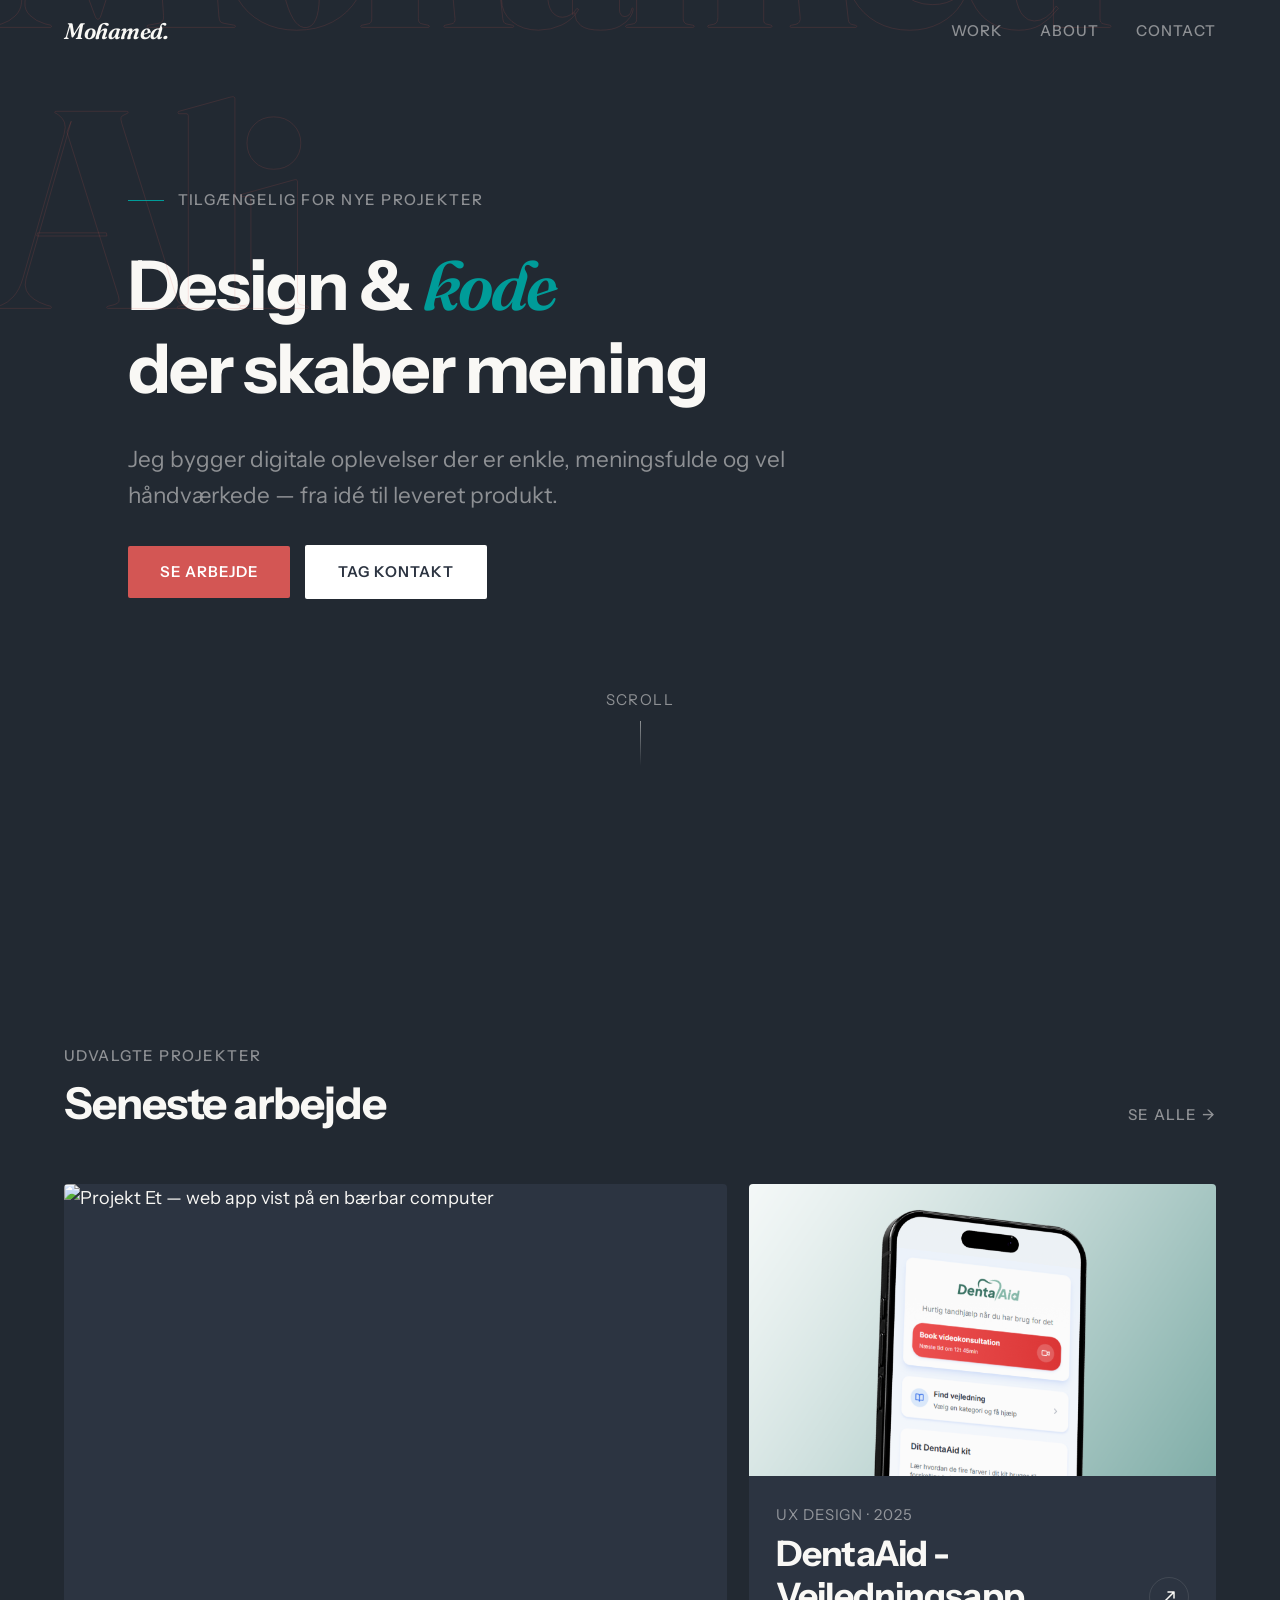
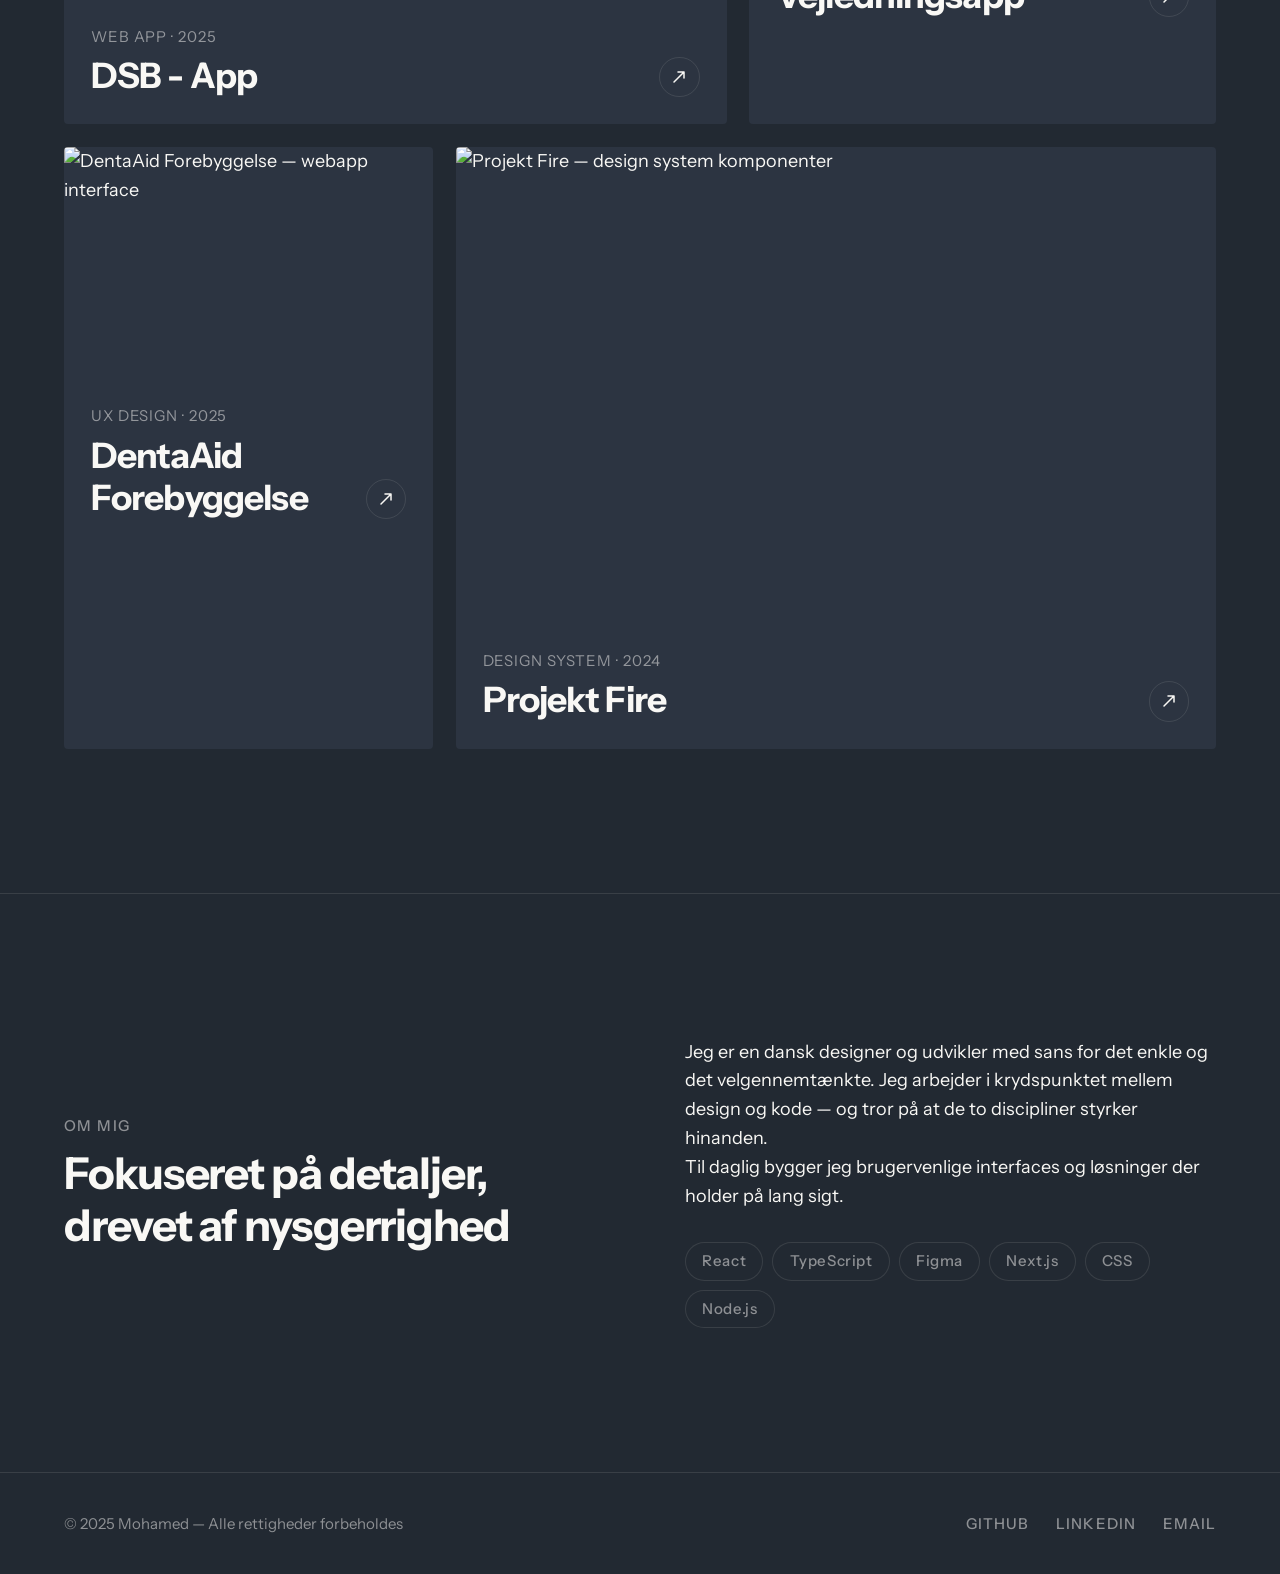
==== index.html @ f89a8708 "Initial commit" ====
<!DOCTYPE html>
<html lang="da" style="color-scheme: dark;">
<head>
  <meta charset="UTF-8" />
  <meta name="viewport" content="width=device-width, initial-scale=1.0" />
  <meta name="theme-color" content="#222932" />
  <title>Mohamed — Portfolio</title>

  <!-- Font preconnect & preload -->
  <link rel="preconnect" href="https://fonts.googleapis.com" />
  <link rel="preconnect" href="https://fonts.gstatic.com" crossorigin />
  <link rel="preload" as="style" href="https://fonts.googleapis.com/css2?family=Fraunces:ital,opsz,wght@0,9..144,300..900;1,9..144,300..900&family=Instrument+Sans:wght@400;500;600&display=swap" />
  <link rel="stylesheet" href="https://fonts.googleapis.com/css2?family=Fraunces:ital,opsz,wght@0,9..144,300..900;1,9..144,300..900&family=Instrument+Sans:wght@400;500;600&display=swap" />
  <link rel="stylesheet" href="assets/css/index.css" />
</head>
<body>

  <!-- Skip to main (web-design-guidelines: skip link + keyboard accessibility) -->
  <a href="#main" class="skip-link">Spring til indhold</a>

  <!-- Navigation -->
  <nav class="nav" aria-label="Primær navigation">
    <a href="index.html" class="nav-logo">Mohamed.</a>
    <ul class="nav-links" role="list">
      <li><a href="#work">Work</a></li>
      <li><a href="#about">About</a></li>
      <li><a href="mailto:hi@example.com">Contact</a></li>
    </ul>
  </nav>

  <main id="main">

    <!-- ==================
         HERO
    ================== -->
    <section class="hero" aria-labelledby="hero-heading">
      <div class="hero-inner container">

        <p class="hero-eyebrow reveal reveal-d1">
          Tilgængelig for nye projekter
        </p>

        <!-- h1 → --text-4xl (design system hero title) -->
        <h1 id="hero-heading" class="hero-title reveal reveal-d2">
          Design&nbsp;&amp;&nbsp;<em>kode</em><br>der skaber mening
        </h1>

        <!-- Intro → --text-md (design system) -->
        <p class="hero-desc reveal reveal-d3">
          Jeg bygger digitale oplevelser der er enkle, meningsfulde og vel håndværkede — fra idé til leveret produkt.
        </p>

        <div class="hero-actions reveal reveal-d4">
          <a href="#work" class="btn btn-primary">Se arbejde</a>
          <a href="mailto:hi@example.com" class="btn btn-ghost">Tag kontakt</a>
        </div>

      </div>

      <!-- Decorative -->
      <span class="hero-deco" aria-hidden="true">Mohamed Ali</span>

      <div class="scroll-hint" aria-hidden="true">
        <span>Scroll</span>
      </div>
    </section>

    <!-- ==================
         WORK
    ================== -->
    <section class="work container" id="work" aria-labelledby="work-heading">
      <div class="work-header">
        <div>
          <p class="section-label reveal reveal-d1">Udvalgte projekter</p>
          <h2 id="work-heading" class="reveal reveal-d2">Seneste arbejde</h2>
        </div>
        <a href="/work" class="view-all reveal reveal-d3" aria-label="Se alle projekter">
          Se alle &rarr;
        </a>
      </div>

      <div class="projects-grid">

        <!-- Project 1 -->
        <a href="projekt.html?slug=dsb-redesign" class="project-card reveal reveal-d2">
          <div class="card-image">
            <img
              src="https://images.unsplash.com/photo-1467232004584-a241de8bcf5d?w=900&q=80"
              alt="Projekt Et — web app vist på en bærbar computer"
              width="900" height="563"
              fetchpriority="high"
            />
          </div>
          <div class="card-body">
            <div>
              <p class="card-meta">Web&nbsp;App &middot; 2025</p>
              <h3>DSB - App</h3>
            </div>
            <span class="card-arrow" aria-hidden="true">
              <svg width="14" height="14" viewBox="0 0 14 14" fill="none" stroke="currentColor" stroke-width="1.5" stroke-linecap="round" stroke-linejoin="round" aria-hidden="true">
                <path d="M2 12L12 2M12 2H6M12 2v6"/>
              </svg>
            </span>
          </div>
        </a>

        <!-- Project 2 -->
        <a href="projekt.html?slug=dentaaid-akutkit" class="project-card reveal reveal-d3">
          <div class="card-image">
            <img
              src="assets/images/Dentaaid-preview.png"
              alt="DentaAid — akutkit vejledningsapp"
              width="900" height="563"
              loading="lazy"
            />
          </div>
          <div class="card-body">
            <div>
              <p class="card-meta">UX&nbsp;Design &middot; 2025</p>
              <h3>DentaAid - Vejledningsapp</h3>
            </div>
            <span class="card-arrow" aria-hidden="true">
              <svg width="14" height="14" viewBox="0 0 14 14" fill="none" stroke="currentColor" stroke-width="1.5" stroke-linecap="round" stroke-linejoin="round" aria-hidden="true">
                <path d="M2 12L12 2M12 2H6M12 2v6"/>
              </svg>
            </span>
          </div>
        </a>

        <!-- Project 3 -->
        <a href="projekt.html?slug=dentaaid-forebyggelse" class="project-card reveal reveal-d4">
          <div class="card-image">
            <img
              src="https://images.unsplash.com/photo-1512941937669-90a1b58e7e9c?w=900&q=80"
              alt="DentaAid Forebyggelse — webapp interface"
              width="900" height="563"
              loading="lazy"
            />
          </div>
          <div class="card-body">
            <div>
              <p class="card-meta">UX&nbsp;Design &middot; 2025</p>
              <h3>DentaAid Forebyggelse</h3>
            </div>
            <span class="card-arrow" aria-hidden="true">
              <svg width="14" height="14" viewBox="0 0 14 14" fill="none" stroke="currentColor" stroke-width="1.5" stroke-linecap="round" stroke-linejoin="round" aria-hidden="true">
                <path d="M2 12L12 2M12 2H6M12 2v6"/>
              </svg>
            </span>
          </div>
        </a>

        <!-- Project 4 -->
        <a href="projekt.html?slug=projekt-fire" class="project-card reveal reveal-d5">
          <div class="card-image">
            <img
              src="https://images.unsplash.com/photo-1561070791-2526d30994b5?w=900&q=80"
              alt="Projekt Fire — design system komponenter"
              width="900" height="563"
              loading="lazy"
            />
          </div>
          <div class="card-body">
            <div>
              <p class="card-meta">Design&nbsp;System &middot; 2024</p>
              <h3>Projekt Fire</h3>
            </div>
            <span class="card-arrow" aria-hidden="true">
              <svg width="14" height="14" viewBox="0 0 14 14" fill="none" stroke="currentColor" stroke-width="1.5" stroke-linecap="round" stroke-linejoin="round" aria-hidden="true">
                <path d="M2 12L12 2M12 2H6M12 2v6"/>
              </svg>
            </span>
          </div>
        </a>

      </div>
    </section>

    <!-- ==================
         ABOUT
    ================== -->
    <section class="about" id="about" aria-labelledby="about-heading">
      <div class="about-inner">
        <div class="reveal reveal-d1">
          <p class="section-label">Om mig</p>
          <h2 id="about-heading">Fokuseret på detaljer, drevet af nysgerrighed</h2>
        </div>
        <div class="reveal reveal-d2">
          <p>
            Jeg er en dansk designer og udvikler med sans for det enkle og det velgennemtænkte. Jeg arbejder i krydspunktet mellem design og kode &mdash; og tror på at de to discipliner styrker hinanden.
          </p>
          <p>
            Til daglig bygger jeg brugervenlige interfaces og løsninger der holder på lang sigt.
          </p>
          <ul class="skills-list" aria-label="Kompetencer">
            <li class="skill-tag">React</li>
            <li class="skill-tag">TypeScript</li>
            <li class="skill-tag">Figma</li>
            <li class="skill-tag">Next.js</li>
            <li class="skill-tag">CSS</li>
            <li class="skill-tag">Node.js</li>
          </ul>
        </div>
      </div>
    </section>

  </main>

  <!-- Footer — metadata uses --text-xs (design system) -->
  <footer>
    <p class="footer-copy">&copy; 2025 Mohamed &mdash; Alle rettigheder forbeholdes</p>
    <ul class="footer-links" role="list">
      <li>
        <a href="https://github.com/" aria-label="Mohamed på GitHub">GitHub</a>
      </li>
      <li>
        <a href="https://linkedin.com/" aria-label="Mohamed på LinkedIn">LinkedIn</a>
      </li>
      <li>
        <a href="mailto:hi@example.com">Email</a>
      </li>
    </ul>
  </footer>

  <script>
    // Nav scroll behaviour
    const nav = document.querySelector('.nav');
    window.addEventListener('scroll', () => {
      nav.classList.toggle('nav--scrolled', window.scrollY > 40);
    }, { passive: true });

    // Staggered reveal via IntersectionObserver
    // Animations only run if prefers-reduced-motion: no-preference (handled in CSS)
    const reveals = document.querySelectorAll('.reveal');
    const observer = new IntersectionObserver(
      (entries) => {
        entries.forEach(entry => {
          if (entry.isIntersecting) {
            entry.target.classList.add('is-visible');
            observer.unobserve(entry.target);
          }
        });
      },
      { threshold: 0.08 }
    );
    reveals.forEach(el => observer.observe(el));
  </script>

</body>
</html>
---- assets/css/index.css ----
/* ==================
   DESIGN TOKENS
================== */
:root {
  /* Typography scale */
  --text-xs:  0.833rem;
  --text-sm:  1rem;
  --text-md:  1.25rem;
  --text-lg:  1.563rem;
  --text-xl:  1.953rem;
  --text-2xl: 2.441rem;
  --text-3xl: 3.052rem;
  --text-4xl: 3.815rem;

  /* Palette — Two Accent (Dark) */
  --bg:           #222932;
  --surface:      #2c3441;
  --text:         #f9f8f5;
  --text-muted:   rgba(249, 248, 245, 0.5);
  --accent:       #009c99;
  --accent-2:     #d35654;
  --border:       rgba(249, 248, 245, 0.1);

  /* Layout */
  --max-width: 72rem;
  --pad: clamp(1.5rem, 5vw, 4rem);
}

/* ==================
   GLOBAL
================== */
html {
  font-size: clamp(14px, 12px + 0.5vw, 18px);
  scroll-behavior: smooth;
}

*, *::before, *::after {
  box-sizing: border-box;
  margin: 0;
  padding: 0;
}

body {
  background: var(--bg);
  color: var(--text);
  font-family: 'Instrument Sans', sans-serif;
  font-size: var(--text-sm);
  line-height: 1.6;
  -webkit-tap-highlight-color: transparent;
  touch-action: manipulation;
}

h1 { font-size: var(--text-3xl); }
h2 { font-size: var(--text-2xl); }
h3 { font-size: var(--text-xl); }
h4 { font-size: var(--text-lg); }

h1, h2, h3, h4 {
  line-height: 1.2;
  letter-spacing: -0.025em;
  text-wrap: balance;
}

p { line-height: 1.6; }

/* Scroll margin for anchor targets */
#main, #work, #about {
  scroll-margin-top: 5rem;
}

/* ==================
   SKIP LINK
================== */
.skip-link {
  position: absolute;
  top: -100%;
  left: 1rem;
  z-index: 9999;
  padding: 0.5rem 1rem;
  background: var(--text);
  color: var(--bg);
  font-size: var(--text-xs);
  border-radius: 0 0 4px 4px;
  text-decoration: none;
  transition: top 0.2s ease;
}
.skip-link:focus { top: 0; }

/* ==================
   ANIMATIONS
================== */
@media (prefers-reduced-motion: no-preference) {
  .reveal {
    opacity: 0;
    transform: translateY(1.25rem);
    transition: opacity 0.65s ease, transform 0.65s ease;
  }
  .reveal.is-visible {
    opacity: 1;
    transform: translateY(0);
  }
  .reveal-d1 { transition-delay: 0.08s; }
  .reveal-d2 { transition-delay: 0.18s; }
  .reveal-d3 { transition-delay: 0.28s; }
  .reveal-d4 { transition-delay: 0.38s; }
  .reveal-d5 { transition-delay: 0.48s; }
}

/* ==================
   NAVIGATION
================== */
.nav {
  position: fixed;
  inset: 0 0 auto;
  z-index: 100;
  display: flex;
  justify-content: space-between;
  align-items: center;
  padding: 0.7rem var(--pad);
  transition: background 0.25s ease, box-shadow 0.25s ease, color 0.25s ease;
}
.nav--scrolled {
  background: #fff;
  box-shadow: 0 1px 0 rgba(0, 0, 0, 0.08);
}
.nav--scrolled .nav-logo,
.nav--scrolled .nav-links a {
  color: #222932;
}
.nav--scrolled .nav-links a:hover { color: #000; }

.nav-logo {
  font-family: 'Fraunces', serif;
  font-size: var(--text-md);
  font-weight: 600;
  font-style: italic;
  color: var(--text);
  text-decoration: none;
  letter-spacing: -0.02em;
}
.nav-logo:focus-visible {
  outline: 2px solid var(--accent);
  outline-offset: 4px;
  border-radius: 2px;
}

.nav-links {
  display: flex;
  gap: 2rem;
  list-style: none;
}
.nav-links a {
  font-size: var(--text-xs);
  font-weight: 500;
  letter-spacing: 0.08em;
  text-transform: uppercase;
  color: var(--text-muted);
  text-decoration: none;
  transition: color 0.2s ease;
}
.nav-links a:hover { color: var(--text); }
.nav-links a:focus-visible {
  outline: 2px solid var(--accent);
  outline-offset: 4px;
  border-radius: 2px;
}

/* ==================
   LAYOUT HELPER
================== */
.container {
  max-width: var(--max-width);
  margin: 0 auto;
  padding: 0 var(--pad);
}

/* ==================
   HERO
================== */
.hero {
  min-height: 100svh;
  display: grid;
  place-items: center;
  padding: 8rem var(--pad) 5rem;
  position: relative;
  overflow: hidden;
}

.hero-inner {
  max-width: var(--max-width);
  width: 100%;
  display: grid;
  gap: 1.75rem;
}

.hero-eyebrow {
  display: flex;
  align-items: center;
  gap: 0.75rem;
  font-size: var(--text-xs);
  font-weight: 500;
  letter-spacing: 0.1em;
  text-transform: uppercase;
  color: var(--text-muted);
}
.hero-eyebrow::before {
  content: '';
  display: block;
  width: 2rem;
  height: 1px;
  background: var(--accent);
  flex-shrink: 0;
}

.hero-title {
  font-size: var(--text-4xl);
  font-weight: 700;
  max-width: 14ch;
}
.hero-title em {
  font-family: 'Fraunces', serif;
  font-style: italic;
  font-weight: 600;
  color: var(--accent);
}

.hero-desc {
  font-size: var(--text-md);
  color: var(--text-muted);
  max-width: 48ch;
}

.hero-actions {
  display: flex;
  flex-wrap: wrap;
  gap: 0.875rem;
  align-items: center;
}

.hero-deco {
  position: absolute;
  right: var(--pad);
  bottom: 30%;
  transform: translateY(-50%);
  font-family: 'Fraunces', serif;
  font-size: clamp(7rem, 22vw, 18rem);
  font-weight: 800;
  line-height: 1;
  letter-spacing: -0.05em;
  color: transparent;
  -webkit-text-stroke: 1px rgba(211, 86, 84, 0.15);
  user-select: none;
  pointer-events: none;
}

/* Scroll line indicator */
.scroll-hint {
  display: flex;
  flex-direction: column;
  align-items: center;
  gap: 0.5rem;
  font-size: var(--text-xs);
  letter-spacing: 0.1em;
  text-transform: uppercase;
  color: var(--text-muted);
}
.scroll-hint::after {
  content: '';
  width: 1px;
  height: 2.5rem;
  background: linear-gradient(to bottom, var(--text-muted), transparent);
}
@media (prefers-reduced-motion: no-preference) {
  .scroll-hint::after {
    animation: scrollPulse 1.8s ease-in-out infinite;
  }
}
@keyframes scrollPulse {
  0%, 100% { opacity: 0.25; transform: scaleY(0.7); }
  50%       { opacity: 1;    transform: scaleY(1); }
}

/* ==================
   BUTTONS
================== */
.btn {
  display: inline-flex;
  align-items: center;
  gap: 0.5rem;
  padding: 0.8rem 1.75rem;
  font-size: var(--text-xs);
  font-weight: 600;
  letter-spacing: 0.07em;
  text-transform: uppercase;
  text-decoration: none;
  border: none;
  border-radius: 2px;
  cursor: pointer;
  transition: background-color 0.2s ease, color 0.2s ease, transform 0.15s ease;
}
.btn:focus-visible {
  outline: 2px solid var(--accent);
  outline-offset: 4px;
}
.btn:active { transform: translateY(1px); }

.btn-primary {
  background: var(--accent-2);
  color: white;
}
.btn-primary:hover { background: #b84644; }

.btn-ghost {
  background: white;
  color: var(--surface);
  border: 1px solid var(--border);
}
.btn-ghost:hover {
  border-color: rgba(249, 248, 245, 0.4);
  background: rgba(255, 255, 255, 0.884);
}

/* ==================
   SECTION SHARED
================== */
.section-label {
  font-size: var(--text-xs);
  font-weight: 500;
  letter-spacing: 0.1em;
  text-transform: uppercase;
  color: var(--text-muted);
  margin-bottom: 0.5rem;
}

/* ==================
   WORK SECTION
================== */
.work {
  padding: 8rem var(--pad);
}

.work-header {
  display: flex;
  align-items: flex-end;
  justify-content: space-between;
  margin-bottom: 3rem;
  gap: 1rem;
}

.view-all {
  font-size: var(--text-xs);
  font-weight: 500;
  letter-spacing: 0.08em;
  text-transform: uppercase;
  color: var(--text-muted);
  text-decoration: none;
  white-space: nowrap;
  transition: color 0.2s ease;
  padding-bottom: 0.1rem;
  border-bottom: 1px solid transparent;
}
.view-all:hover {
  color: var(--accent);
  border-bottom-color: var(--accent);
}
.view-all:focus-visible {
  outline: 2px solid var(--accent);
  outline-offset: 4px;
  border-radius: 2px;
}

/* Asymmetric 12-column project grid */
.projects-grid {
  display: grid;
  grid-template-columns: repeat(12, 1fr);
  gap: 1.25rem;
}

.project-card { grid-column: span 6; }
.project-card:nth-child(1) { grid-column: span 7; }
.project-card:nth-child(2) { grid-column: span 5; }
.project-card:nth-child(3) { grid-column: span 4; }
.project-card:nth-child(4) { grid-column: span 8; }

.project-card {
  display: block;
  text-decoration: none;
  color: inherit;
  background: var(--surface);
  border-radius: 4px;
  overflow: hidden;
  transition: box-shadow 0.3s ease;
}
.project-card:hover {
  box-shadow: 0 8px 32px rgba(26, 23, 20, 0.1);
}
.project-card:focus-visible {
  outline: 2px solid var(--accent);
  outline-offset: 4px;
}

.card-image {
  aspect-ratio: 16 / 10;
  overflow: hidden;
}
.card-image img {
  width: 100%;
  height: 100%;
  object-fit: cover;
  display: block;
  transition: transform 0.5s ease;
}
.project-card:hover .card-image img {
  transform: scale(1.04);
}

.card-body {
  padding: 1.5rem;
  display: flex;
  justify-content: space-between;
  align-items: flex-end;
  gap: 1rem;
}

.card-body h3 { font-size: var(--text-xl); }

.card-meta {
  font-size: var(--text-xs);
  letter-spacing: 0.06em;
  text-transform: uppercase;
  color: var(--text-muted);
  margin-bottom: 0.35rem;
}

.card-arrow {
  flex-shrink: 0;
  width: 2.25rem;
  height: 2.25rem;
  border-radius: 50%;
  border: 1px solid var(--border);
  display: flex;
  align-items: center;
  justify-content: center;
  transition: background-color 0.2s ease, border-color 0.2s ease, transform 0.2s ease;
}
.project-card:hover .card-arrow {
  background: var(--accent-2);
  border-color: var(--accent-2);
  color: white;
  transform: translate(2px, -2px);
}

/* ==================
   ABOUT
================== */
.about {
  padding: 8rem var(--pad);
  border-top: 1px solid var(--border);
}

.about-inner {
  max-width: var(--max-width);
  margin: 0 auto;
  display: grid;
  grid-template-columns: 1fr 1fr;
  gap: 5rem;
  align-items: center;
}

.about-right p {
  font-size: var(--text-md);
  color: var(--text-muted);
  max-width: 50ch;
}
.about-right p + p { margin-top: 1rem; }

.skills-list {
  display: flex;
  flex-wrap: wrap;
  gap: 0.5rem;
  margin-top: 1.75rem;
  list-style: none;
}
.skill-tag {
  font-size: var(--text-xs);
  font-weight: 500;
  letter-spacing: 0.04em;
  padding: 0.35rem 0.9rem;
  background: var(--bg);
  border: 1px solid var(--border);
  border-radius: 100px;
  color: var(--text-muted);
}

/* ==================
   FOOTER
================== */
footer {
  padding: 2rem var(--pad);
  border-top: 1px solid var(--border);
  display: flex;
  justify-content: space-between;
  align-items: center;
  flex-wrap: wrap;
  gap: 1rem;
  max-width: var(--max-width);
  margin: 0 auto;
}

.footer-copy {
  font-size: var(--text-xs);
  color: var(--text-muted);
}

.footer-links {
  display: flex;
  gap: 1.5rem;
  list-style: none;
}
.footer-links a {
  font-size: var(--text-xs);
  font-weight: 500;
  letter-spacing: 0.07em;
  text-transform: uppercase;
  color: var(--text-muted);
  text-decoration: none;
  transition: color 0.2s ease;
}
.footer-links a:hover { color: var(--text); }
.footer-links a:focus-visible {
  outline: 2px solid var(--accent);
  outline-offset: 4px;
  border-radius: 2px;
}

/* ==================
   RESPONSIVE
================== */
@media (max-width: 900px) {
  .projects-grid { grid-template-columns: 1fr; }
  .project-card:nth-child(n) { grid-column: span 1; }

  .about-inner {
    grid-template-columns: 1fr;
    gap: 2.5rem;
  }
  .hero-deco { display: none; }
}

@media (max-width: 600px) {
  .nav-links { display: none; }
  .work-header { flex-direction: column; align-items: flex-start; }
}
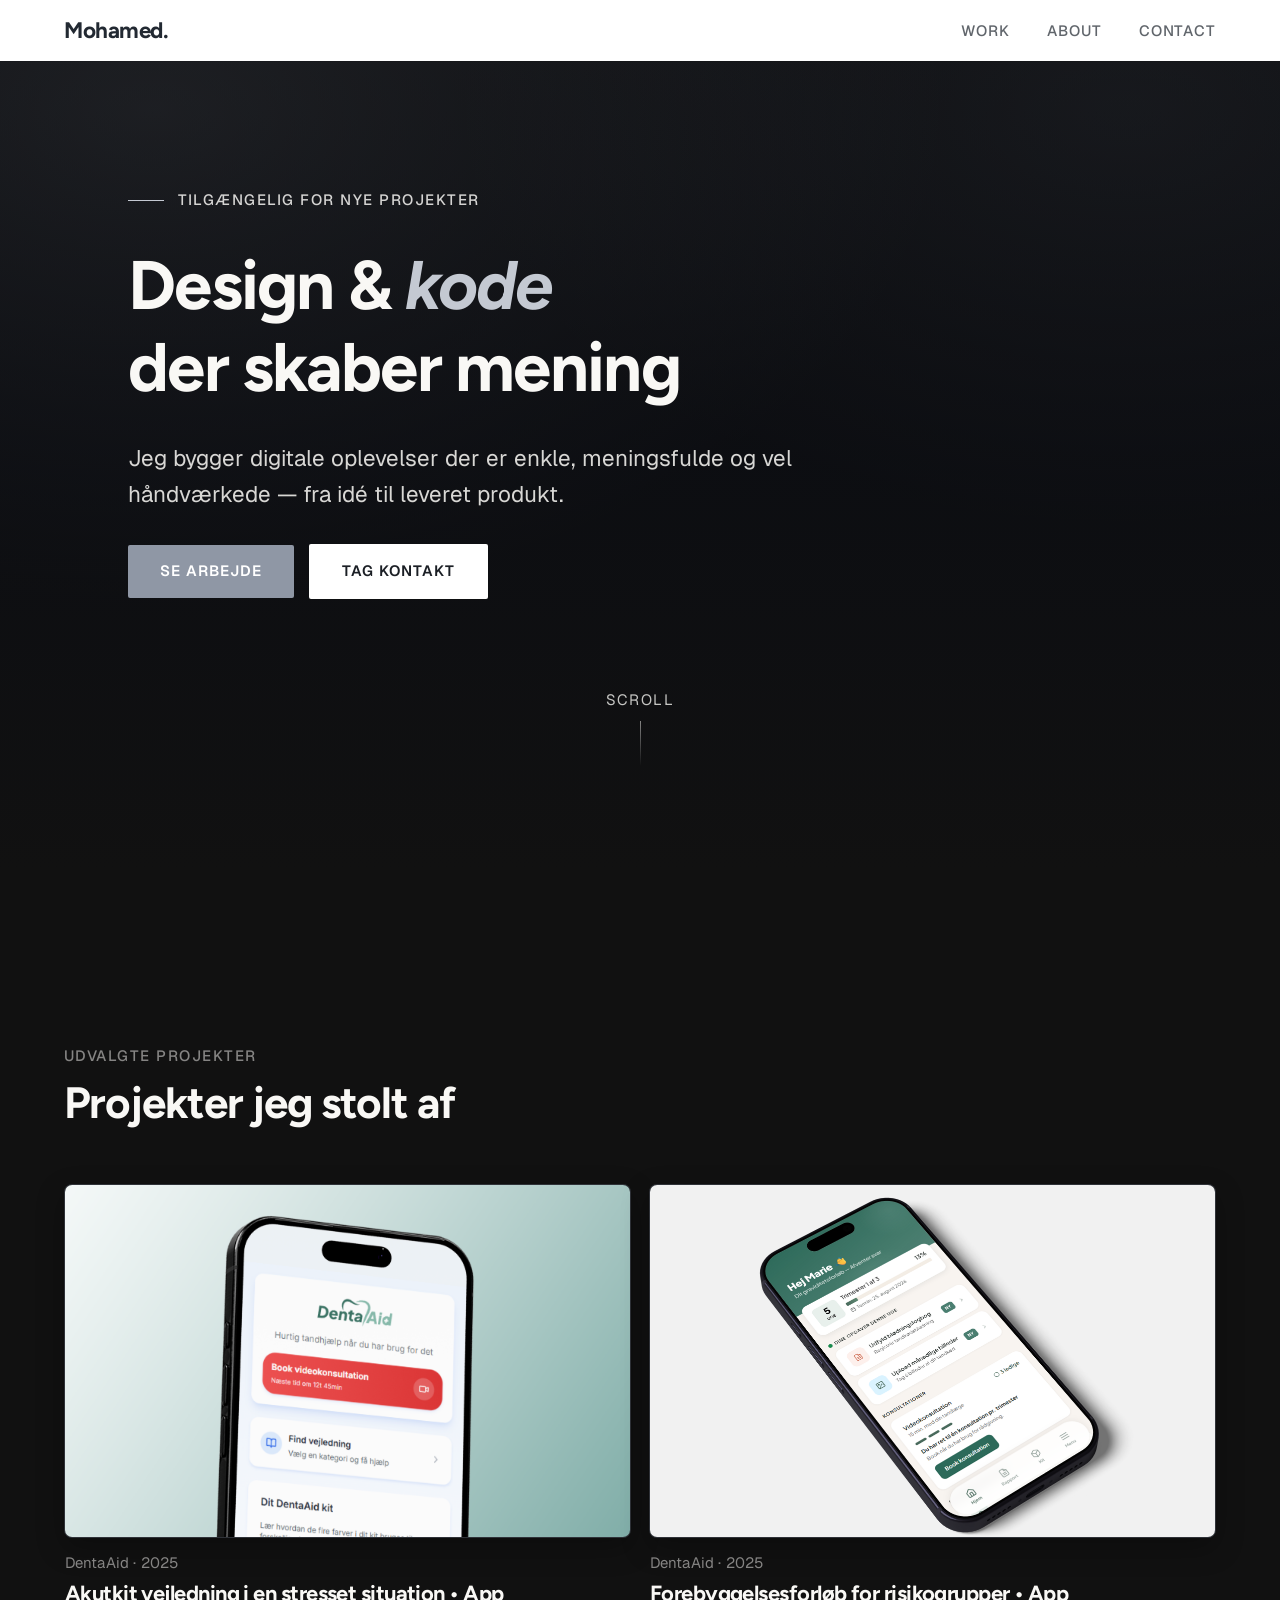
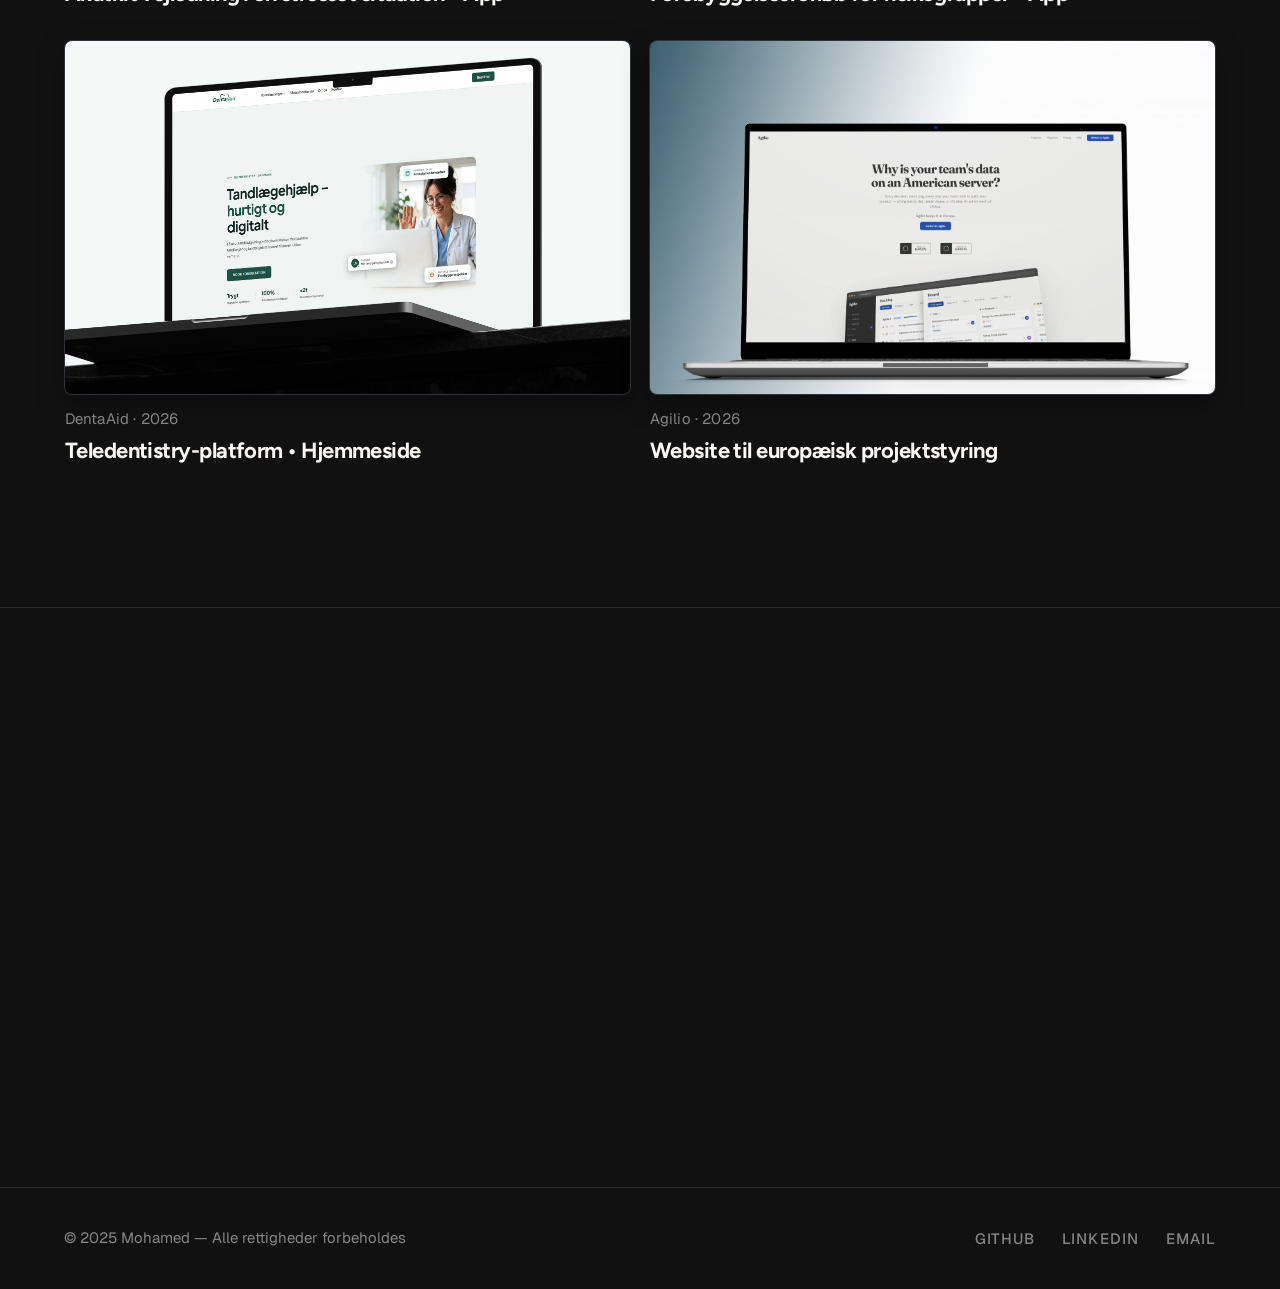
==== commit 1dc183c8: "Update project pages, nav, and media assets" ====
--- a/index.html
+++ b/index.html
@@ -9,8 +9,8 @@
   <!-- Font preconnect & preload -->
   <link rel="preconnect" href="https://fonts.googleapis.com" />
   <link rel="preconnect" href="https://fonts.gstatic.com" crossorigin />
-  <link rel="preload" as="style" href="https://fonts.googleapis.com/css2?family=Fraunces:ital,opsz,wght@0,9..144,300..900;1,9..144,300..900&family=Instrument+Sans:wght@400;500;600&display=swap" />
-  <link rel="stylesheet" href="https://fonts.googleapis.com/css2?family=Fraunces:ital,opsz,wght@0,9..144,300..900;1,9..144,300..900&family=Instrument+Sans:wght@400;500;600&display=swap" />
+  <link rel="preload" as="style" href="https://fonts.googleapis.com/css2?family=Figtree:ital,wght@0,400;0,500;0,600;0,700;1,400;1,600;1,700&family=Geist:wght@400;500;600&display=swap" />
+  <link rel="stylesheet" href="https://fonts.googleapis.com/css2?family=Figtree:ital,wght@0,400;0,500;0,600;0,700;1,400;1,600;1,700&family=Geist:wght@400;500;600&display=swap" />
   <link rel="stylesheet" href="assets/css/index.css" />
 </head>
 <body>
@@ -24,7 +24,7 @@
     <ul class="nav-links" role="list">
       <li><a href="#work">Work</a></li>
       <li><a href="#about">About</a></li>
-      <li><a href="mailto:hi@example.com">Contact</a></li>
+      <li><a href="kontakt.html">Contact</a></li>
     </ul>
   </nav>
 
@@ -34,8 +34,13 @@
          HERO
     ================== -->
     <section class="hero" aria-labelledby="hero-heading">
+      <div class="hero-media" aria-hidden="true">
+        <video class="hero-video" autoplay muted loop playsinline preload="metadata">
+          <source src="assets/images/colorflow-animation.mp4" type="video/mp4" />
+        </video>
+      </div>
+      <div class="hero-scrim" aria-hidden="true"></div>
       <div class="hero-inner container">
-
         <p class="hero-eyebrow reveal reveal-d1">
           Tilgængelig for nye projekter
         </p>
@@ -54,16 +59,36 @@
           <a href="#work" class="btn btn-primary">Se arbejde</a>
           <a href="mailto:hi@example.com" class="btn btn-ghost">Tag kontakt</a>
         </div>
-
-      </div>
-
-      <!-- Decorative -->
-      <span class="hero-deco" aria-hidden="true">Mohamed Ali</span>
+      </div>
 
       <div class="scroll-hint" aria-hidden="true">
         <span>Scroll</span>
       </div>
     </section>
+
+    <!-- ==================
+         SCROLL VIDEO
+    ================== -->
+    <!-- <section class="scroll-video" aria-labelledby="scroll-video-heading">
+      <div class="scroll-video-sticky container">
+        <div>
+          <video
+            id="js-scroll-video"
+            class="scroll-video-media"
+            playsinline
+            muted
+            preload="auto"
+            aria-label="Scroll-styret video demo"
+          >
+            <source src="assets/images/Scene.01_1.mp4" type="video/mp4" />
+          </video>
+        </div>
+        <div class="scroll-video-copy">
+          <p class="section-label">Scroll Demo</p>
+          <h2 id="scroll-video-heading">Scroll for at afspille videoen</h2>
+        </div>
+      </div>
+    </section> -->
 
     <!-- ==================
          WORK
@@ -72,58 +97,41 @@
       <div class="work-header">
         <div>
           <p class="section-label reveal reveal-d1">Udvalgte projekter</p>
-          <h2 id="work-heading" class="reveal reveal-d2">Seneste arbejde</h2>
-        </div>
-        <a href="/work" class="view-all reveal reveal-d3" aria-label="Se alle projekter">
-          Se alle &rarr;
-        </a>
+          <h2 id="work-heading" class="reveal reveal-d2">Projekter jeg stolt af</h2>
+        </div>
       </div>
 
       <div class="projects-grid">
 
         <!-- Project 1 -->
-        <a href="projekt.html?slug=dsb-redesign" class="project-card reveal reveal-d2">
-          <div class="card-image">
-            <img
-              src="https://images.unsplash.com/photo-1467232004584-a241de8bcf5d?w=900&q=80"
-              alt="Projekt Et — web app vist på en bærbar computer"
+        <!-- <a href="projekt.html?slug=dsb-redesign" class="project-card reveal reveal-d2">
+          <div class="card-image">
+            <img
+              src="assets/images/DSB-cover.png"
+              alt="DSB app redesign"
               width="900" height="563"
               fetchpriority="high"
             />
           </div>
-          <div class="card-body">
-            <div>
-              <p class="card-meta">Web&nbsp;App &middot; 2025</p>
-              <h3>DSB - App</h3>
-            </div>
-            <span class="card-arrow" aria-hidden="true">
-              <svg width="14" height="14" viewBox="0 0 14 14" fill="none" stroke="currentColor" stroke-width="1.5" stroke-linecap="round" stroke-linejoin="round" aria-hidden="true">
-                <path d="M2 12L12 2M12 2H6M12 2v6"/>
-              </svg>
-            </span>
-          </div>
-        </a>
+          <div class="card-copy">
+            <p class="card-meta">DSB &middot; 2025</p>
+            <h3>Rejseapp redesign med fokus på overblik</h3>
+          </div>
+        </a> -->
 
         <!-- Project 2 -->
         <a href="projekt.html?slug=dentaaid-akutkit" class="project-card reveal reveal-d3">
           <div class="card-image">
             <img
               src="assets/images/Dentaaid-preview.png"
-              alt="DentaAid — akutkit vejledningsapp"
+              alt="DentaAid akutkit vejledningsapp"
               width="900" height="563"
               loading="lazy"
             />
           </div>
-          <div class="card-body">
-            <div>
-              <p class="card-meta">UX&nbsp;Design &middot; 2025</p>
-              <h3>DentaAid - Vejledningsapp</h3>
-            </div>
-            <span class="card-arrow" aria-hidden="true">
-              <svg width="14" height="14" viewBox="0 0 14 14" fill="none" stroke="currentColor" stroke-width="1.5" stroke-linecap="round" stroke-linejoin="round" aria-hidden="true">
-                <path d="M2 12L12 2M12 2H6M12 2v6"/>
-              </svg>
-            </span>
+          <div class="card-copy">
+            <p class="card-meta">DentaAid &middot; 2025</p>
+            <h3>Akutkit vejledning i en stresset situation • App</h3>
           </div>
         </a>
 
@@ -131,45 +139,47 @@
         <a href="projekt.html?slug=dentaaid-forebyggelse" class="project-card reveal reveal-d4">
           <div class="card-image">
             <img
-              src="https://images.unsplash.com/photo-1512941937669-90a1b58e7e9c?w=900&q=80"
-              alt="DentaAid Forebyggelse — webapp interface"
+              src="assets/images/Forebyggelse-cover.png"
+              alt="DentaAid Forebyggelse webapp"
               width="900" height="563"
               loading="lazy"
             />
           </div>
-          <div class="card-body">
-            <div>
-              <p class="card-meta">UX&nbsp;Design &middot; 2025</p>
-              <h3>DentaAid Forebyggelse</h3>
-            </div>
-            <span class="card-arrow" aria-hidden="true">
-              <svg width="14" height="14" viewBox="0 0 14 14" fill="none" stroke="currentColor" stroke-width="1.5" stroke-linecap="round" stroke-linejoin="round" aria-hidden="true">
-                <path d="M2 12L12 2M12 2H6M12 2v6"/>
-              </svg>
-            </span>
+          <div class="card-copy">
+            <p class="card-meta">DentaAid &middot; 2025</p>
+            <h3>Forebyggelsesforløb for risikogrupper • App</h3>
           </div>
         </a>
 
         <!-- Project 4 -->
-        <a href="projekt.html?slug=projekt-fire" class="project-card reveal reveal-d5">
-          <div class="card-image">
-            <img
-              src="https://images.unsplash.com/photo-1561070791-2526d30994b5?w=900&q=80"
-              alt="Projekt Fire — design system komponenter"
+        <a href="projekt.html?slug=dentaaid-hjemmeside" class="project-card reveal reveal-d5">
+          <div class="card-image">
+            <img
+              src="assets/images/Dentaaid-hjemmeside-cover.png"
+              alt="DentaAid hjemmeside præsentation"
               width="900" height="563"
               loading="lazy"
             />
           </div>
-          <div class="card-body">
-            <div>
-              <p class="card-meta">Design&nbsp;System &middot; 2024</p>
-              <h3>Projekt Fire</h3>
-            </div>
-            <span class="card-arrow" aria-hidden="true">
-              <svg width="14" height="14" viewBox="0 0 14 14" fill="none" stroke="currentColor" stroke-width="1.5" stroke-linecap="round" stroke-linejoin="round" aria-hidden="true">
-                <path d="M2 12L12 2M12 2H6M12 2v6"/>
-              </svg>
-            </span>
+          <div class="card-copy">
+            <p class="card-meta">DentaAid &middot; 2026</p>
+            <h3>Teledentistry-platform • Hjemmeside</h3>
+          </div>
+        </a>
+
+        <!-- Project 5 -->
+        <a href="projekt.html?slug=agilio" class="project-card reveal reveal-d5">
+          <div class="card-image">
+            <img
+              src="assets/images/Agilio-Cover.png"
+              alt="Agilio hjemmeside til europæisk projektstyring"
+              width="900" height="563"
+              loading="lazy"
+            />
+          </div>
+          <div class="card-copy">
+            <p class="card-meta">Agilio &middot; 2026</p>
+            <h3>Website til europæisk projektstyring</h3>
           </div>
         </a>
 
@@ -223,12 +233,6 @@
   </footer>
 
   <script>
-    // Nav scroll behaviour
-    const nav = document.querySelector('.nav');
-    window.addEventListener('scroll', () => {
-      nav.classList.toggle('nav--scrolled', window.scrollY > 40);
-    }, { passive: true });
-
     // Staggered reveal via IntersectionObserver
     // Animations only run if prefers-reduced-motion: no-preference (handled in CSS)
     const reveals = document.querySelectorAll('.reveal');
@@ -244,6 +248,80 @@
       { threshold: 0.08 }
     );
     reveals.forEach(el => observer.observe(el));
+
+    // Scroll-scrubbed video
+    const scrubSection = document.querySelector('.scroll-video');
+    const scrubVideo = document.getElementById('js-scroll-video');
+
+    if (scrubSection && scrubVideo) {
+      const prefersReducedMotion = window.matchMedia('(prefers-reduced-motion: reduce)').matches;
+      let videoDuration = 0;
+      let targetProgress = 0;
+      let currentProgress = 0;
+      let scrubFrame = null;
+      let isScrubActive = false;
+      let lastCommitTs = 0;
+      const fpsCap = 30;
+      const commitInterval = 1000 / fpsCap;
+
+      const updateTargetProgress = () => {
+        const maxScroll = Math.max(1, scrubSection.offsetHeight - window.innerHeight);
+        const sectionTop = scrubSection.getBoundingClientRect().top;
+        const progressed = Math.min(maxScroll, Math.max(0, -sectionTop));
+        targetProgress = progressed / maxScroll;
+      };
+
+      const renderScrubVideo = (ts) => {
+        scrubFrame = window.requestAnimationFrame(renderScrubVideo);
+        if (prefersReducedMotion || !videoDuration || !isScrubActive) return;
+
+        currentProgress += (targetProgress - currentProgress) * 0.2;
+        if (Math.abs(targetProgress - currentProgress) < 0.00015) {
+          currentProgress = targetProgress;
+        }
+
+        if (ts - lastCommitTs < commitInterval) {
+          return;
+        }
+        lastCommitTs = ts;
+
+        // Quantize to ~30fps to avoid over-seeking jitter.
+        const targetTime = Math.round((currentProgress * videoDuration) * fpsCap) / fpsCap;
+        if (Math.abs(scrubVideo.currentTime - targetTime) > 0.02) {
+          scrubVideo.currentTime = Math.max(0, Math.min(videoDuration, targetTime));
+        }
+      };
+
+      const setupScrubVideo = () => {
+        videoDuration = scrubVideo.duration || 0;
+        scrubVideo.pause();
+        updateTargetProgress();
+        currentProgress = targetProgress;
+        if (scrubFrame === null) {
+          scrubFrame = window.requestAnimationFrame(renderScrubVideo);
+        }
+      };
+
+      if (scrubVideo.readyState >= 1) {
+        setupScrubVideo();
+      } else {
+        scrubVideo.addEventListener('loadedmetadata', setupScrubVideo, { once: true });
+      }
+
+      const activeObserver = new IntersectionObserver(
+        (entries) => {
+          entries.forEach((entry) => {
+            isScrubActive = entry.isIntersecting;
+          });
+        },
+        { threshold: 0.01 }
+      );
+      activeObserver.observe(scrubSection);
+
+      window.addEventListener('scroll', updateTargetProgress, { passive: true });
+      window.addEventListener('resize', updateTargetProgress, { passive: true });
+      window.addEventListener('load', updateTargetProgress);
+    }
   </script>
 
 </body>
--- a/assets/css/index.css
+++ b/assets/css/index.css
@@ -2,6 +2,10 @@
    DESIGN TOKENS
 ================== */
 :root {
+  /* Typography */
+  --font-display: 'Figtree', sans-serif;
+  --font-body: 'Geist', sans-serif;
+
   /* Typography scale */
   --text-xs:  0.833rem;
   --text-sm:  1rem;
@@ -13,12 +17,12 @@
   --text-4xl: 3.815rem;
 
   /* Palette — Two Accent (Dark) */
-  --bg:           #222932;
-  --surface:      #2c3441;
+  --bg:           #111;
+  --surface:      #1b1f25;
   --text:         #f9f8f5;
   --text-muted:   rgba(249, 248, 245, 0.5);
-  --accent:       #009c99;
-  --accent-2:     #d35654;
+  --accent:       #c4c9d2;
+  --accent-2:     #8f97a5;
   --border:       rgba(249, 248, 245, 0.1);
 
   /* Layout */
@@ -43,7 +47,7 @@
 body {
   background: var(--bg);
   color: var(--text);
-  font-family: 'Instrument Sans', sans-serif;
+  font-family: var(--font-body);
   font-size: var(--text-sm);
   line-height: 1.6;
   -webkit-tap-highlight-color: transparent;
@@ -56,6 +60,7 @@
 h4 { font-size: var(--text-lg); }
 
 h1, h2, h3, h4 {
+  font-family: var(--font-display);
   line-height: 1.2;
   letter-spacing: -0.025em;
   text-wrap: balance;
@@ -117,24 +122,16 @@
   justify-content: space-between;
   align-items: center;
   padding: 0.7rem var(--pad);
-  transition: background 0.25s ease, box-shadow 0.25s ease, color 0.25s ease;
-}
-.nav--scrolled {
   background: #fff;
   box-shadow: 0 1px 0 rgba(0, 0, 0, 0.08);
-}
-.nav--scrolled .nav-logo,
-.nav--scrolled .nav-links a {
+  transition: background 0.25s ease, box-shadow 0.25s ease, color 0.25s ease;
+}
+
+.nav-logo {
+  font-family: var(--font-display);
+  font-size: var(--text-md);
+  font-weight: 700;
   color: #222932;
-}
-.nav--scrolled .nav-links a:hover { color: #000; }
-
-.nav-logo {
-  font-family: 'Fraunces', serif;
-  font-size: var(--text-md);
-  font-weight: 600;
-  font-style: italic;
-  color: var(--text);
   text-decoration: none;
   letter-spacing: -0.02em;
 }
@@ -154,11 +151,11 @@
   font-weight: 500;
   letter-spacing: 0.08em;
   text-transform: uppercase;
-  color: var(--text-muted);
+  color: rgba(34, 41, 50, 0.72);
   text-decoration: none;
   transition: color 0.2s ease;
 }
-.nav-links a:hover { color: var(--text); }
+.nav-links a:hover { color: #000; }
 .nav-links a:focus-visible {
   outline: 2px solid var(--accent);
   outline-offset: 4px;
@@ -184,6 +181,48 @@
   padding: 8rem var(--pad) 5rem;
   position: relative;
   overflow: hidden;
+  isolation: isolate;
+}
+
+.hero::after {
+  content: '';
+  position: absolute;
+  left: 0;
+  right: 0;
+  bottom: 0;
+  height: clamp(4rem, 12vh, 8rem);
+  background: linear-gradient(
+    to bottom,
+    rgba(10, 12, 18, 0) 0%,
+    #111 70%,
+    var(--bg) 100%
+  );
+  pointer-events: none;
+  z-index: -1;
+}
+
+.hero-media {
+  position: absolute;
+  inset: 0;
+  z-index: -3;
+}
+
+.hero-video {
+  width: 100%;
+  height: 100%;
+  object-fit: cover;
+  object-position: center;
+}
+
+.hero-scrim {
+  position: absolute;
+  inset: 0;
+  z-index: -2;
+  background:
+    linear-gradient(to bottom, rgba(10, 12, 18, 0.45) 0%, rgba(10, 12, 18, 0.66) 52%, #111
+ 100%),
+    radial-gradient(100% 90% at 12% 12%, rgba(167, 174, 186, 0.2) 0%, transparent 62%),
+    radial-gradient(90% 80% at 88% 12%, rgba(121, 129, 143, 0.18) 0%, transparent 58%);
 }
 
 .hero-inner {
@@ -191,6 +230,8 @@
   width: 100%;
   display: grid;
   gap: 1.75rem;
+  position: relative;
+  z-index: 1;
 }
 
 .hero-eyebrow {
@@ -201,7 +242,7 @@
   font-weight: 500;
   letter-spacing: 0.1em;
   text-transform: uppercase;
-  color: var(--text-muted);
+  color: rgba(249, 248, 245, 0.84);
 }
 .hero-eyebrow::before {
   content: '';
@@ -218,15 +259,15 @@
   max-width: 14ch;
 }
 .hero-title em {
-  font-family: 'Fraunces', serif;
+  font-family: var(--font-display);
   font-style: italic;
-  font-weight: 600;
+  font-weight: 700;
   color: var(--accent);
 }
 
 .hero-desc {
   font-size: var(--text-md);
-  color: var(--text-muted);
+  color: rgba(249, 248, 245, 0.86);
   max-width: 48ch;
 }
 
@@ -237,22 +278,6 @@
   align-items: center;
 }
 
-.hero-deco {
-  position: absolute;
-  right: var(--pad);
-  bottom: 30%;
-  transform: translateY(-50%);
-  font-family: 'Fraunces', serif;
-  font-size: clamp(7rem, 22vw, 18rem);
-  font-weight: 800;
-  line-height: 1;
-  letter-spacing: -0.05em;
-  color: transparent;
-  -webkit-text-stroke: 1px rgba(211, 86, 84, 0.15);
-  user-select: none;
-  pointer-events: none;
-}
-
 /* Scroll line indicator */
 .scroll-hint {
   display: flex;
@@ -262,7 +287,9 @@
   font-size: var(--text-xs);
   letter-spacing: 0.1em;
   text-transform: uppercase;
-  color: var(--text-muted);
+  color: rgba(249, 248, 245, 0.78);
+  position: relative;
+  z-index: 1;
 }
 .scroll-hint::after {
   content: '';
@@ -278,6 +305,40 @@
 @keyframes scrollPulse {
   0%, 100% { opacity: 0.25; transform: scaleY(0.7); }
   50%       { opacity: 1;    transform: scaleY(1); }
+}
+
+/* ==================
+   SCROLL VIDEO
+================== */
+.scroll-video {
+  position: relative;
+  height: 260vh;
+  padding: 1rem 0 0;
+}
+
+.scroll-video-sticky {
+  position: sticky;
+  top: clamp(4.8rem, 10vh, 6.2rem);
+  display: grid;
+  gap: 1rem;
+}
+
+.scroll-video-media {
+  width: 100%;
+  aspect-ratio: 16 / 9;
+  object-fit: cover;
+  object-position: center;
+  display: block;
+  will-change: contents;
+}
+
+.scroll-video-copy {
+  max-width: 40rem;
+}
+
+.scroll-video-copy h2 {
+  font-size: var(--text-2xl);
+  color: var(--text);
 }
 
 /* ==================
@@ -308,7 +369,7 @@
   background: var(--accent-2);
   color: white;
 }
-.btn-primary:hover { background: #b84644; }
+.btn-primary:hover { background: #7a8392; }
 
 .btn-ghost {
   background: white;
@@ -369,85 +430,72 @@
   border-radius: 2px;
 }
 
-/* Asymmetric 12-column project grid */
+/* Project grid */
 .projects-grid {
   display: grid;
-  grid-template-columns: repeat(12, 1fr);
-  gap: 1.25rem;
-}
-
-.project-card { grid-column: span 6; }
-.project-card:nth-child(1) { grid-column: span 7; }
-.project-card:nth-child(2) { grid-column: span 5; }
-.project-card:nth-child(3) { grid-column: span 4; }
-.project-card:nth-child(4) { grid-column: span 8; }
+  grid-template-columns: repeat(2, minmax(0, 1fr));
+  gap: 1.85rem 1rem;
+}
 
 .project-card {
   display: block;
   text-decoration: none;
   color: inherit;
-  background: var(--surface);
-  border-radius: 4px;
-  overflow: hidden;
-  transition: box-shadow 0.3s ease;
+  transition: transform 0.22s ease, opacity 0.22s ease;
 }
 .project-card:hover {
-  box-shadow: 0 8px 32px rgba(26, 23, 20, 0.1);
+  transform: translateY(-4px);
 }
 .project-card:focus-visible {
   outline: 2px solid var(--accent);
   outline-offset: 4px;
+  border-radius: 0.6rem;
+}
+
+.projects-grid > .project-card:last-child:nth-child(odd) {
+  grid-column: 1 / -1;
+  /* max-width: min(42rem, 100%); */
 }
 
 .card-image {
   aspect-ratio: 16 / 10;
+  border-radius: 0.45rem;
+  border: 1px solid rgba(249, 248, 245, 0.1);
+  background: #171b22;
   overflow: hidden;
+  box-shadow: 0 10px 28px rgba(0, 0, 0, 0.28);
+  transition: transform 0.28s ease, box-shadow 0.28s ease, border-color 0.28s ease;
+}
+.project-card:hover .card-image {
+  border-color: rgba(249, 248, 245, 0.2);
+  box-shadow: 0 18px 34px rgba(0, 0, 0, 0.34);
 }
 .card-image img {
   width: 100%;
   height: 100%;
   object-fit: cover;
   display: block;
-  transition: transform 0.5s ease;
+  transition: transform 0.55s ease;
 }
 .project-card:hover .card-image img {
-  transform: scale(1.04);
-}
-
-.card-body {
-  padding: 1.5rem;
-  display: flex;
-  justify-content: space-between;
-  align-items: flex-end;
-  gap: 1rem;
-}
-
-.card-body h3 { font-size: var(--text-xl); }
+  transform: scale(1.025);
+}
+
+.card-copy {
+  padding: 0.72rem 0.05rem 0;
+}
+
+.card-copy h3 {
+  font-size: clamp(1.22rem, 1.2vw, 1.85rem);
+  line-height: 1.22;
+}
 
 .card-meta {
   font-size: var(--text-xs);
-  letter-spacing: 0.06em;
-  text-transform: uppercase;
+  letter-spacing: 0.01em;
+  text-transform: none;
   color: var(--text-muted);
-  margin-bottom: 0.35rem;
-}
-
-.card-arrow {
-  flex-shrink: 0;
-  width: 2.25rem;
-  height: 2.25rem;
-  border-radius: 50%;
-  border: 1px solid var(--border);
-  display: flex;
-  align-items: center;
-  justify-content: center;
-  transition: background-color 0.2s ease, border-color 0.2s ease, transform 0.2s ease;
-}
-.project-card:hover .card-arrow {
-  background: var(--accent-2);
-  border-color: var(--accent-2);
-  color: white;
-  transform: translate(2px, -2px);
+  margin-bottom: 0.28rem;
 }
 
 /* ==================
@@ -537,17 +585,37 @@
    RESPONSIVE
 ================== */
 @media (max-width: 900px) {
+  .scroll-video {
+    height: 210vh;
+  }
+
+  .scroll-video-sticky {
+    top: 5rem;
+  }
+
   .projects-grid { grid-template-columns: 1fr; }
-  .project-card:nth-child(n) { grid-column: span 1; }
 
   .about-inner {
     grid-template-columns: 1fr;
     gap: 2.5rem;
   }
-  .hero-deco { display: none; }
 }
 
 @media (max-width: 600px) {
   .nav-links { display: none; }
+  .scroll-video {
+    height: 180vh;
+    padding-top: 0.5rem;
+  }
+
+  .scroll-video-sticky {
+    top: 4.5rem;
+    gap: 0.8rem;
+  }
+
+  .scroll-video-copy h2 {
+    font-size: var(--text-xl);
+  }
+
   .work-header { flex-direction: column; align-items: flex-start; }
 }
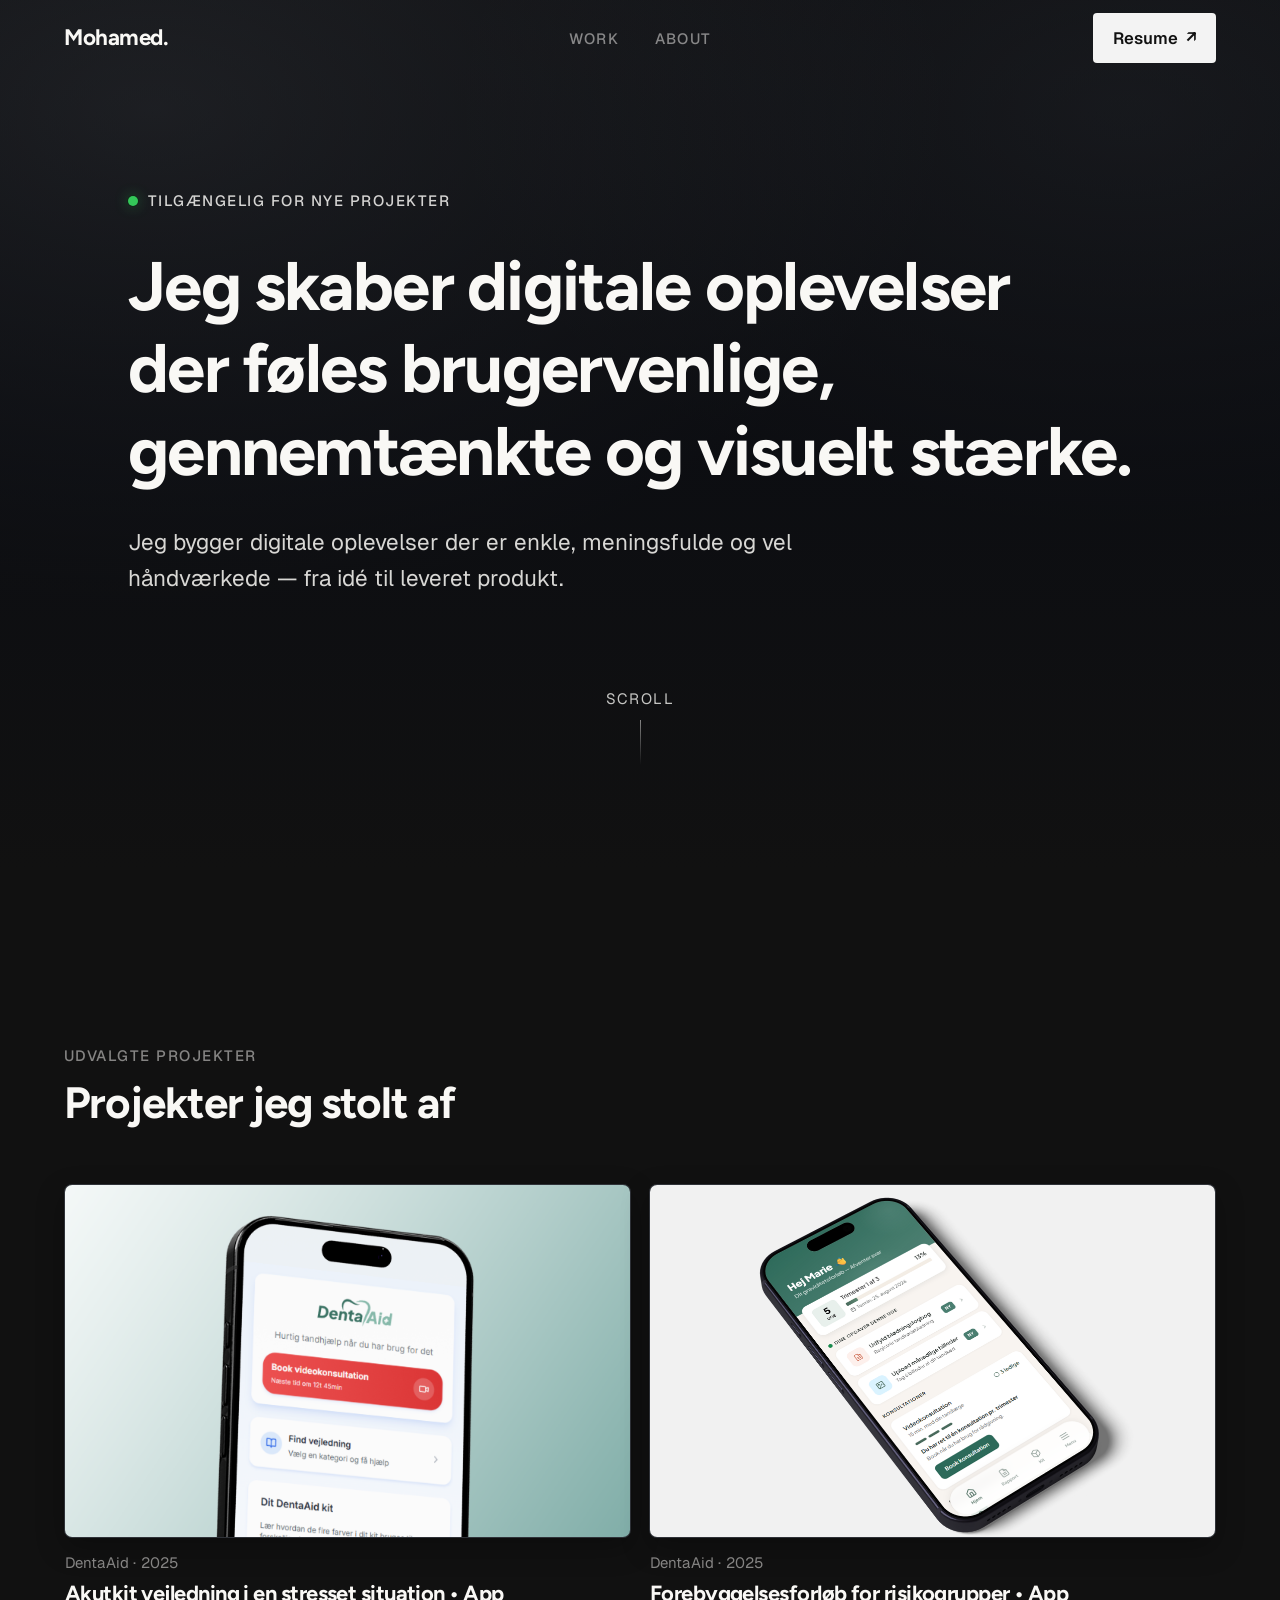
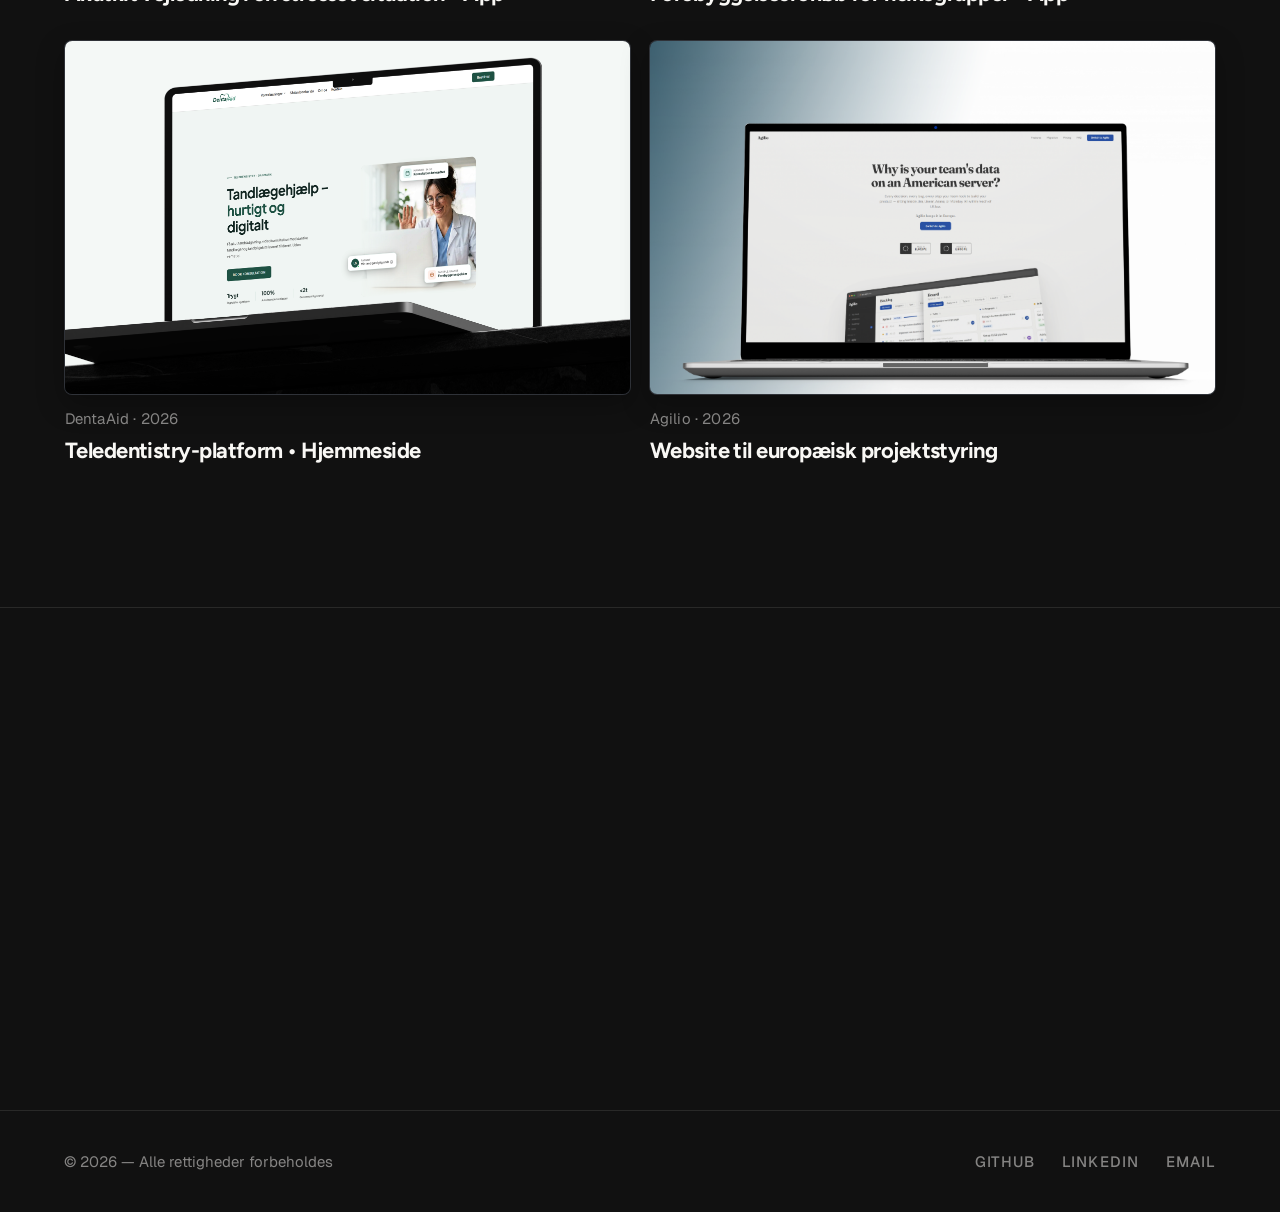
==== commit f0e4e1a0: "Update portfolio homepage and project content" ====
--- a/index.html
+++ b/index.html
@@ -24,8 +24,10 @@
     <ul class="nav-links" role="list">
       <li><a href="#work">Work</a></li>
       <li><a href="#about">About</a></li>
-      <li><a href="kontakt.html">Contact</a></li>
     </ul>
+    <a href="#" class="nav-cta" aria-label="Resume">
+      Resume <span aria-hidden="true">↗</span>
+    </a>
   </nav>
 
   <main id="main">
@@ -42,12 +44,13 @@
       <div class="hero-scrim" aria-hidden="true"></div>
       <div class="hero-inner container">
         <p class="hero-eyebrow reveal reveal-d1">
+          <span class="hero-status-dot" aria-hidden="true"></span>
           Tilgængelig for nye projekter
         </p>
 
         <!-- h1 → --text-4xl (design system hero title) -->
         <h1 id="hero-heading" class="hero-title reveal reveal-d2">
-          Design&nbsp;&amp;&nbsp;<em>kode</em><br>der skaber mening
+          Jeg skaber digitale oplevelser der føles brugervenlige, gennemtænkte og visuelt stærke.
         </h1>
 
         <!-- Intro → --text-md (design system) -->
@@ -55,10 +58,6 @@
           Jeg bygger digitale oplevelser der er enkle, meningsfulde og vel håndværkede — fra idé til leveret produkt.
         </p>
 
-        <div class="hero-actions reveal reveal-d4">
-          <a href="#work" class="btn btn-primary">Se arbejde</a>
-          <a href="mailto:hi@example.com" class="btn btn-ghost">Tag kontakt</a>
-        </div>
       </div>
 
       <div class="scroll-hint" aria-hidden="true">
@@ -197,18 +196,14 @@
         </div>
         <div class="reveal reveal-d2">
           <p>
-            Jeg er en dansk designer og udvikler med sans for det enkle og det velgennemtænkte. Jeg arbejder i krydspunktet mellem design og kode &mdash; og tror på at de to discipliner styrker hinanden.
+            Jeg er en UX/UI designer, der drives af en dyb nysgerrighed for menneskelig adfærd og en passion for æstetik. For mig handler godt design ikke bare om at skabe noget smukt, men om at afkode de udfordringer brugerne møder og transformere dem til gnidningsfrie digitale rejser.
           </p>
-          <p>
-            Til daglig bygger jeg brugervenlige interfaces og løsninger der holder på lang sigt.
-          </p>
+         
           <ul class="skills-list" aria-label="Kompetencer">
-            <li class="skill-tag">React</li>
-            <li class="skill-tag">TypeScript</li>
+            <li class="skill-tag">UI Design</li>
+            <li class="skill-tag">Product Design</li>
             <li class="skill-tag">Figma</li>
-            <li class="skill-tag">Next.js</li>
-            <li class="skill-tag">CSS</li>
-            <li class="skill-tag">Node.js</li>
+            <li class="skill-tag">User flows</li>
           </ul>
         </div>
       </div>
@@ -218,7 +213,7 @@
 
   <!-- Footer — metadata uses --text-xs (design system) -->
   <footer>
-    <p class="footer-copy">&copy; 2025 Mohamed &mdash; Alle rettigheder forbeholdes</p>
+    <p class="footer-copy">&copy; 2026 &mdash; Alle rettigheder forbeholdes</p>
     <ul class="footer-links" role="list">
       <li>
         <a href="https://github.com/" aria-label="Mohamed på GitHub">GitHub</a>
@@ -233,6 +228,19 @@
   </footer>
 
   <script>
+    // Home nav: transparent on top, solid on scroll.
+    const homeNav = document.querySelector('.nav');
+    const navScrollThreshold = 16;
+    const syncHomeNavState = () => {
+      if (!homeNav) return;
+      homeNav.classList.toggle('is-scrolled', window.scrollY > navScrollThreshold);
+    };
+
+    syncHomeNavState();
+    window.addEventListener('scroll', syncHomeNavState, { passive: true });
+    window.addEventListener('resize', syncHomeNavState, { passive: true });
+    window.addEventListener('load', syncHomeNavState);
+
     // Staggered reveal via IntersectionObserver
     // Animations only run if prefers-reduced-motion: no-preference (handled in CSS)
     const reveals = document.querySelectorAll('.reveal');
--- a/assets/css/index.css
+++ b/assets/css/index.css
@@ -118,22 +118,30 @@
   position: fixed;
   inset: 0 0 auto;
   z-index: 100;
-  display: flex;
-  justify-content: space-between;
+  display: grid;
+  grid-template-columns: minmax(0, 1fr) auto minmax(0, 1fr);
   align-items: center;
   padding: 0.7rem var(--pad);
-  background: #fff;
-  box-shadow: 0 1px 0 rgba(0, 0, 0, 0.08);
-  transition: background 0.25s ease, box-shadow 0.25s ease, color 0.25s ease;
+  background: transparent;
+  box-shadow: none;
+  backdrop-filter: none;
+  transition: background 0.25s ease, box-shadow 0.25s ease, color 0.25s ease, backdrop-filter 0.25s ease;
+}
+
+.nav.is-scrolled {
+  background: rgba(9, 11, 16, 0.92);
+  box-shadow: 0 1px 0 var(--border);
+  backdrop-filter: blur(10px);
 }
 
 .nav-logo {
   font-family: var(--font-display);
   font-size: var(--text-md);
   font-weight: 700;
-  color: #222932;
+  color: var(--text);
   text-decoration: none;
   letter-spacing: -0.02em;
+  justify-self: start;
 }
 .nav-logo:focus-visible {
   outline: 2px solid var(--accent);
@@ -145,21 +153,49 @@
   display: flex;
   gap: 2rem;
   list-style: none;
+  justify-self: center;
 }
 .nav-links a {
   font-size: var(--text-xs);
   font-weight: 500;
   letter-spacing: 0.08em;
   text-transform: uppercase;
-  color: rgba(34, 41, 50, 0.72);
+  color: var(--text-muted);
   text-decoration: none;
   transition: color 0.2s ease;
 }
-.nav-links a:hover { color: #000; }
+.nav-links a:hover { color: var(--text); }
 .nav-links a:focus-visible {
   outline: 2px solid var(--accent);
   outline-offset: 4px;
   border-radius: 2px;
+}
+
+.nav-cta {
+  justify-self: end;
+  display: inline-flex;
+  align-items: center;
+  gap: 0.45rem;
+  padding: 0.62rem 1.05rem;
+  border: 1px solid rgba(249, 248, 245, 0.18);
+  border-radius: 4px;
+  background: #f3f3f3;
+  color: #111;
+  font-size: 0.92rem;
+  font-weight: 600;
+  text-decoration: none;
+  transition: background-color 0.2s ease, border-color 0.2s ease, transform 0.15s ease;
+}
+.nav-cta:hover {
+  background: #fff;
+  border-color: rgba(249, 248, 245, 0.34);
+}
+.nav-cta:focus-visible {
+  outline: 2px solid var(--accent);
+  outline-offset: 4px;
+}
+.nav-cta:active {
+  transform: translateY(1px);
 }
 
 /* ==================
@@ -237,26 +273,58 @@
 .hero-eyebrow {
   display: flex;
   align-items: center;
-  gap: 0.75rem;
+  gap: 0.55rem;
   font-size: var(--text-xs);
   font-weight: 500;
   letter-spacing: 0.1em;
   text-transform: uppercase;
   color: rgba(249, 248, 245, 0.84);
 }
-.hero-eyebrow::before {
+
+.hero-status-dot {
+  position: relative;
+  width: 0.56rem;
+  height: 0.56rem;
+  border-radius: 999px;
+  background: #34c759;
+  box-shadow: 0 0 0 1px rgba(12, 40, 20, 0.55), 0 0 0.75rem rgba(52, 199, 89, 0.48);
+  flex-shrink: 0;
+}
+
+.hero-status-dot::after {
   content: '';
-  display: block;
-  width: 2rem;
-  height: 1px;
-  background: var(--accent);
-  flex-shrink: 0;
+  position: absolute;
+  inset: -0.38rem;
+  border-radius: 999px;
+  border: 1px solid rgba(52, 199, 89, 0.62);
+  opacity: 0;
+  transform: scale(0.55);
+}
+
+@media (prefers-reduced-motion: no-preference) {
+  .hero-status-dot::after {
+    animation: heroStatusPulse 1.8s ease-out infinite;
+  }
+}
+
+@keyframes heroStatusPulse {
+  0% {
+    opacity: 0.8;
+    transform: scale(0.42);
+  }
+  70% {
+    opacity: 0;
+    transform: scale(1.08);
+  }
+  100% {
+    opacity: 0;
+    transform: scale(1.08);
+  }
 }
 
 .hero-title {
   font-size: var(--text-4xl);
   font-weight: 700;
-  max-width: 14ch;
 }
 .hero-title em {
   font-family: var(--font-display);
@@ -602,7 +670,14 @@
 }
 
 @media (max-width: 600px) {
+  .nav {
+    grid-template-columns: 1fr auto;
+  }
   .nav-links { display: none; }
+  .nav-cta {
+    padding: 0.52rem 0.82rem;
+    font-size: 0.84rem;
+  }
   .scroll-video {
     height: 180vh;
     padding-top: 0.5rem;
@@ -617,5 +692,22 @@
     font-size: var(--text-xl);
   }
 
+  .hero {
+    padding: 6.2rem var(--pad) 3.4rem;
+  }
+
+  .work {
+    padding: 4.25rem var(--pad);
+  }
+
+  .about {
+    padding: 4.25rem var(--pad);
+  }
+
+  .hero-title {
+    font-size: clamp(2.1rem, 10.5vw, 2.65rem);
+    line-height: 1.08;
+  }
+
   .work-header { flex-direction: column; align-items: flex-start; }
 }
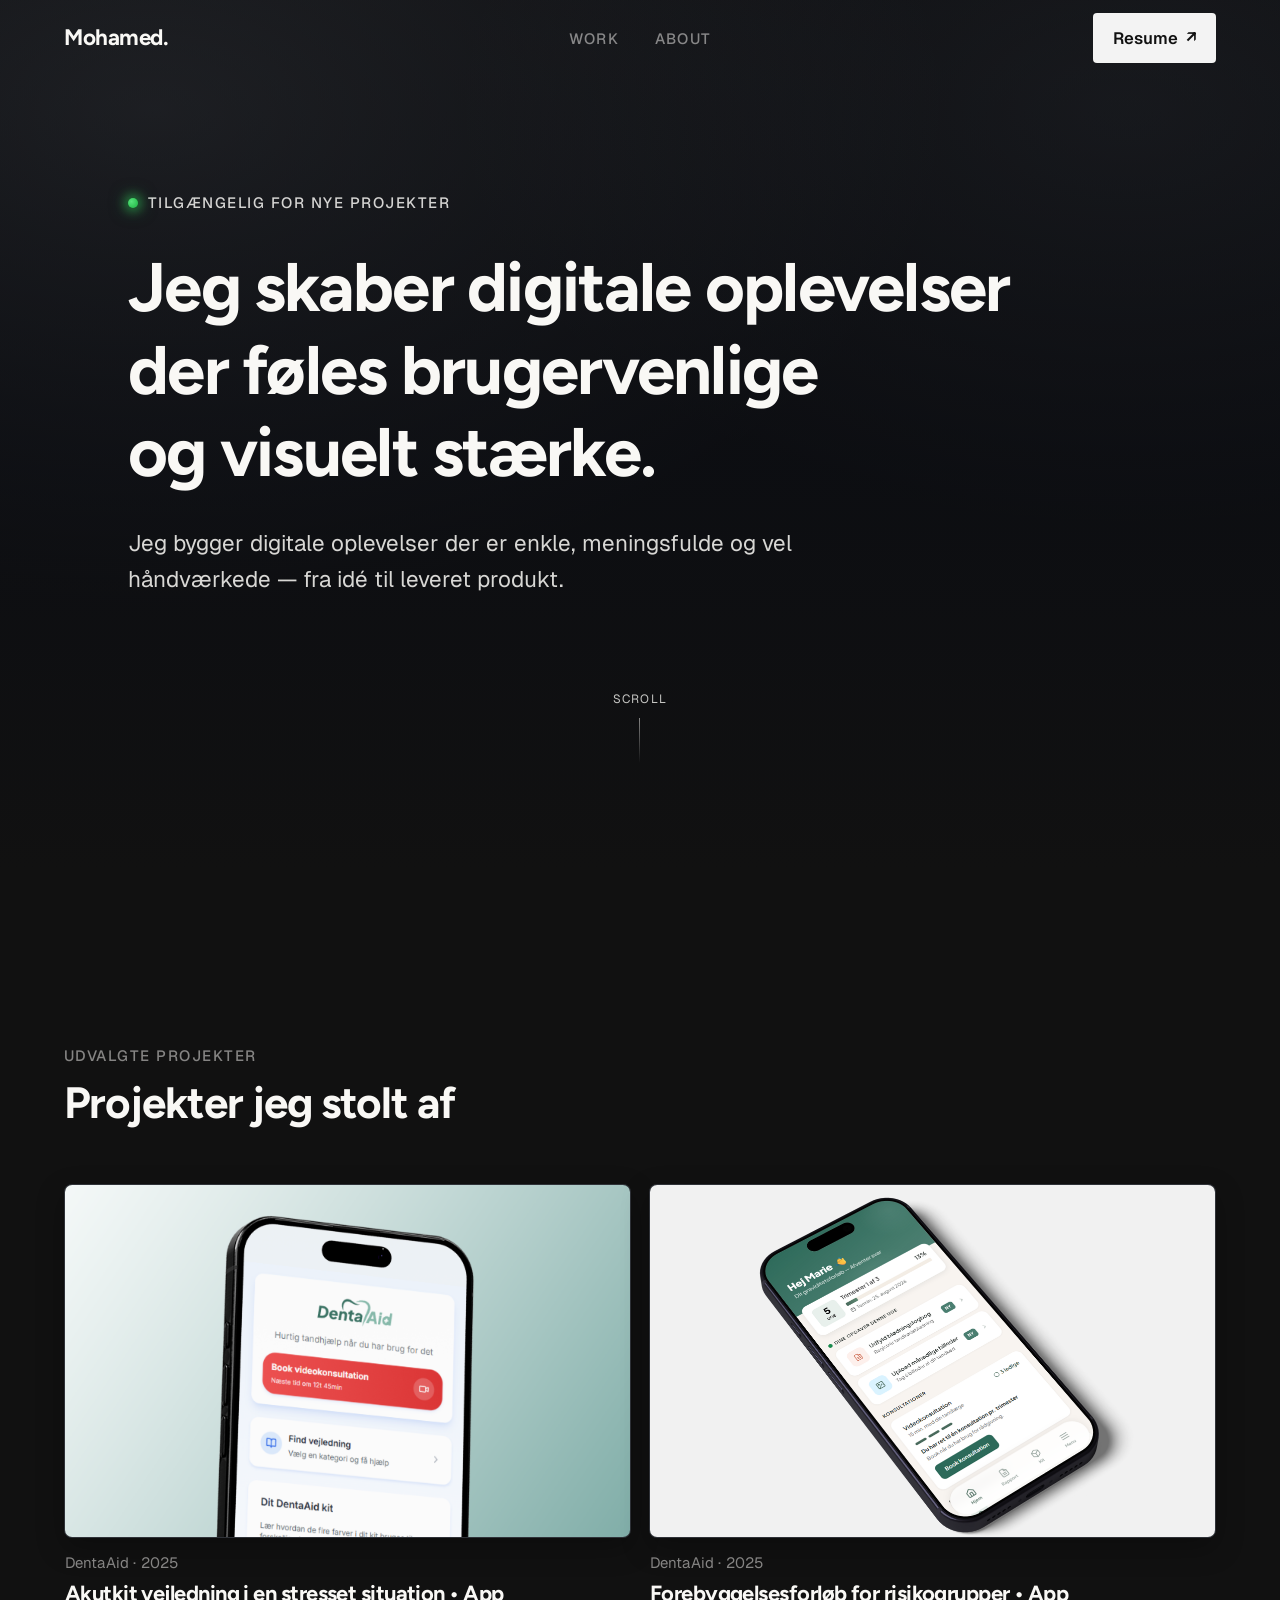
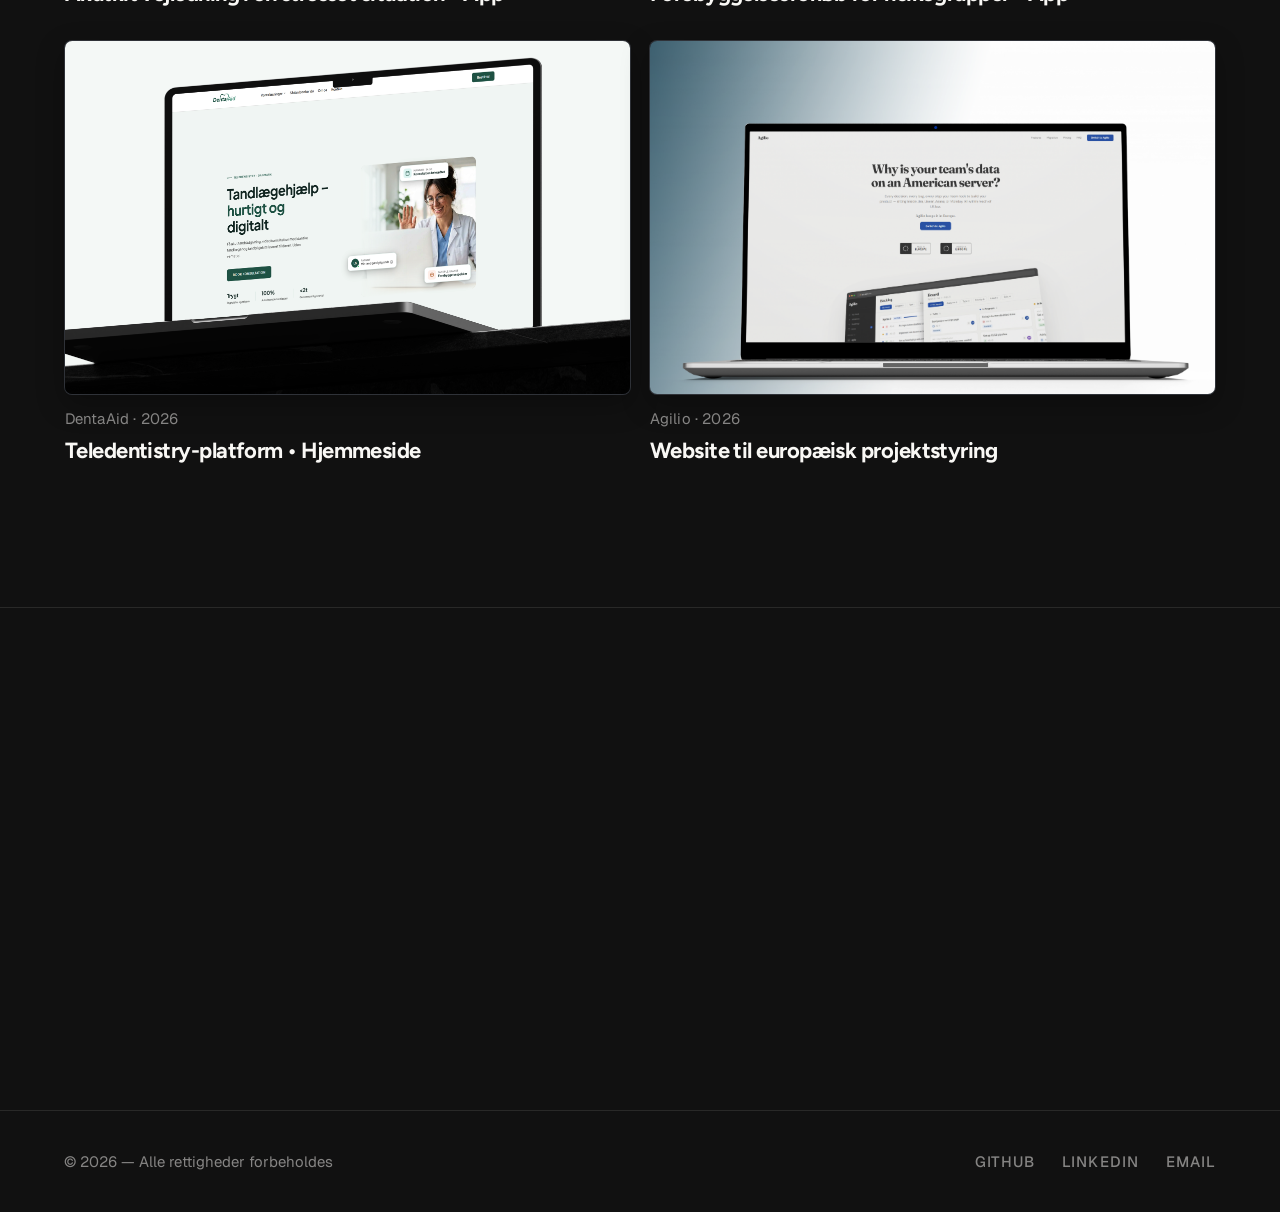
==== commit 54f5c6c9: "Refine homepage hero status dot and copy" ====
--- a/index.html
+++ b/index.html
@@ -25,7 +25,7 @@
       <li><a href="#work">Work</a></li>
       <li><a href="#about">About</a></li>
     </ul>
-    <a href="#" class="nav-cta" aria-label="Resume">
+    <a href="https://drive.google.com/file/d/14ZFE_MdlHSb7Ue_997Qviz3mIBHf8Syc/view?usp=sharing" class="nav-cta" aria-label="Resume">
       Resume <span aria-hidden="true">↗</span>
     </a>
   </nav>
@@ -50,7 +50,7 @@
 
         <!-- h1 → --text-4xl (design system hero title) -->
         <h1 id="hero-heading" class="hero-title reveal reveal-d2">
-          Jeg skaber digitale oplevelser der føles brugervenlige, gennemtænkte og visuelt stærke.
+          Jeg skaber digitale oplevelser der føles brugervenlige og visuelt stærke.
         </h1>
 
         <!-- Intro → --text-md (design system) -->
--- a/assets/css/index.css
+++ b/assets/css/index.css
@@ -286,9 +286,19 @@
   width: 0.56rem;
   height: 0.56rem;
   border-radius: 999px;
-  background: #34c759;
-  box-shadow: 0 0 0 1px rgba(12, 40, 20, 0.55), 0 0 0.75rem rgba(52, 199, 89, 0.48);
+  background: radial-gradient(circle at 35% 35%, #6df08f 0%, #34c759 58%, #29aa4b 100%);
+  box-shadow: 0 0 0 1px rgba(12, 40, 20, 0.42), 0 0 1.05rem rgba(52, 199, 89, 0.58);
   flex-shrink: 0;
+}
+
+.hero-status-dot::before {
+  content: '';
+  position: absolute;
+  inset: -0.28rem;
+  border-radius: 999px;
+  background: rgba(52, 199, 89, 0.45);
+  filter: blur(4px);
+  opacity: 0.85;
 }
 
 .hero-status-dot::after {
@@ -358,6 +368,7 @@
   color: rgba(249, 248, 245, 0.78);
   position: relative;
   z-index: 1;
+  font-size: 12px;
 }
 .scroll-hint::after {
   content: '';
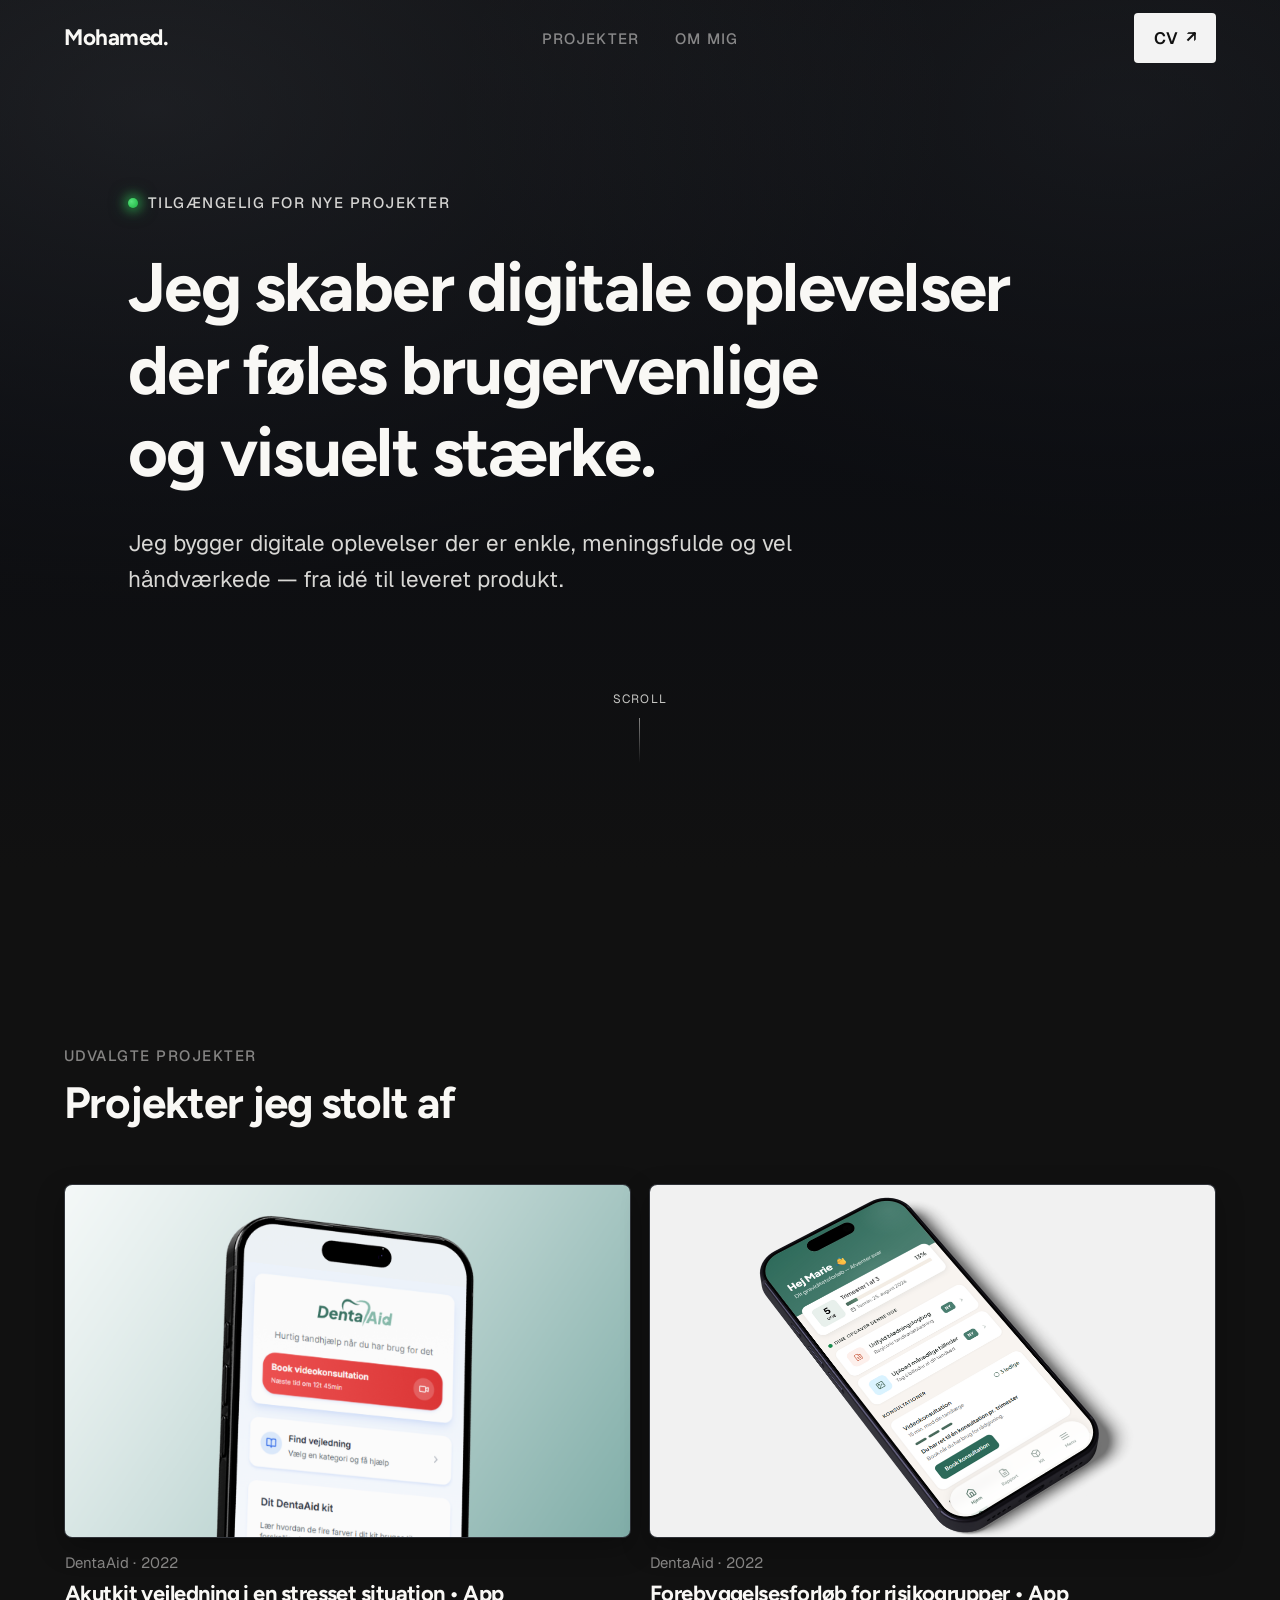
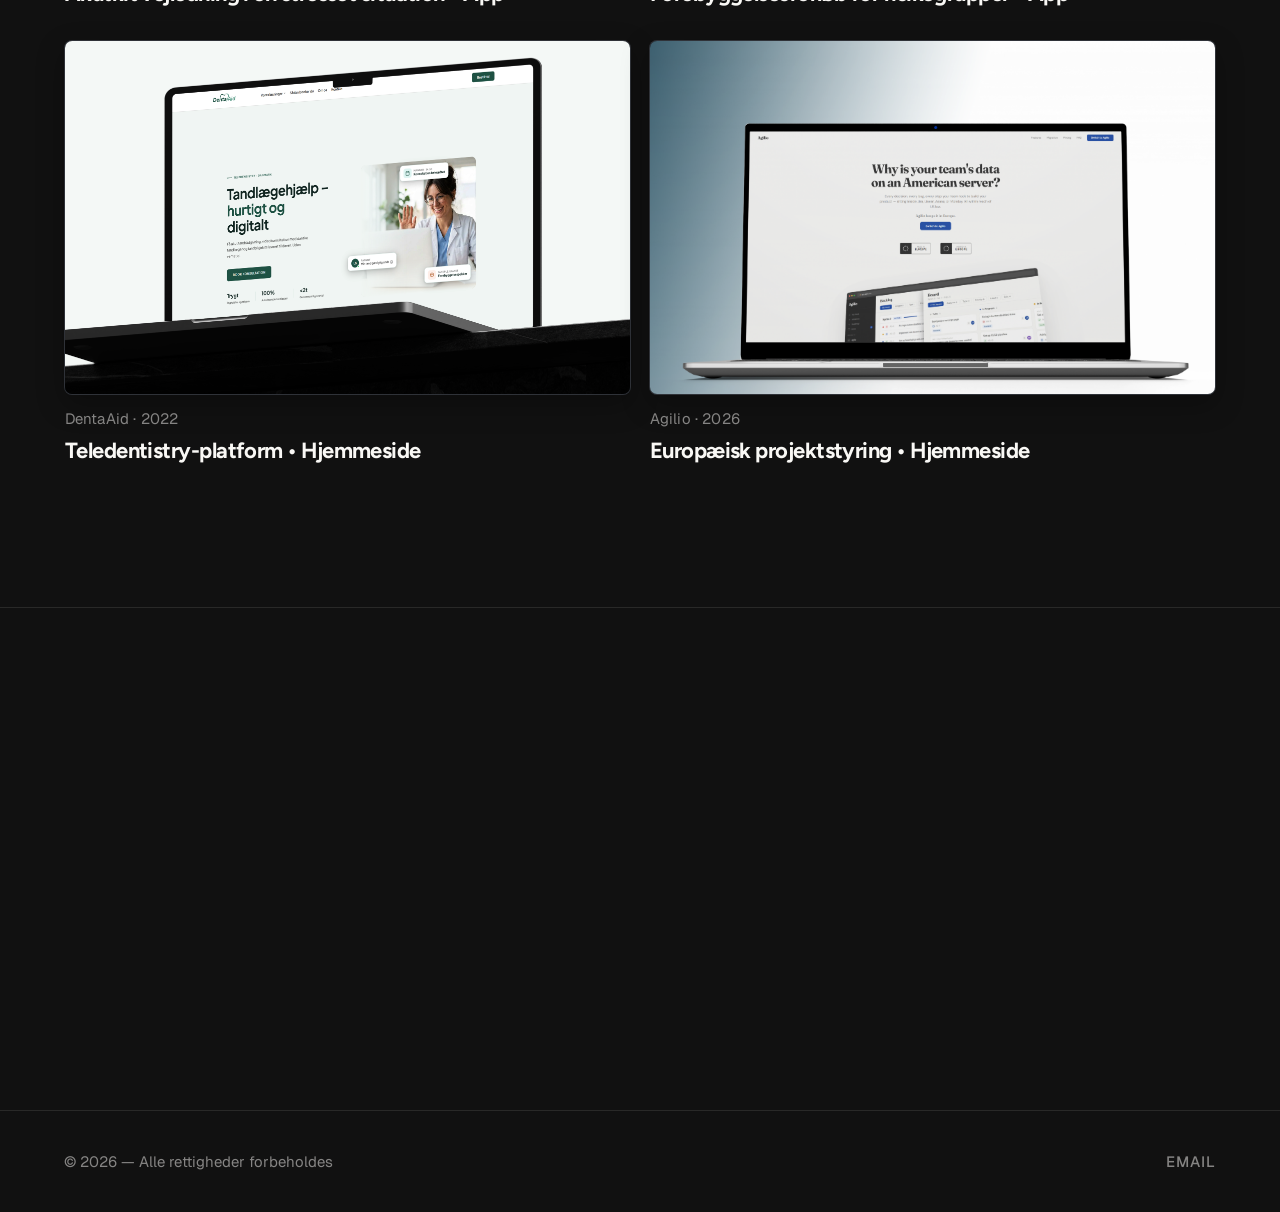
==== commit 6e9912d0: "Update homepage and project pages" ====
--- a/index.html
+++ b/index.html
@@ -22,11 +22,11 @@
   <nav class="nav" aria-label="Primær navigation">
     <a href="index.html" class="nav-logo">Mohamed.</a>
     <ul class="nav-links" role="list">
-      <li><a href="#work">Work</a></li>
-      <li><a href="#about">About</a></li>
+      <li><a href="#work">Projekter</a></li>
+      <li><a href="#about">Om mig</a></li>
     </ul>
     <a href="https://drive.google.com/file/d/14ZFE_MdlHSb7Ue_997Qviz3mIBHf8Syc/view?usp=sharing" class="nav-cta" aria-label="Resume">
-      Resume <span aria-hidden="true">↗</span>
+      CV <span aria-hidden="true">↗</span>
     </a>
   </nav>
 
@@ -129,7 +129,7 @@
             />
           </div>
           <div class="card-copy">
-            <p class="card-meta">DentaAid &middot; 2025</p>
+            <p class="card-meta">DentaAid &middot; 2022</p>
             <h3>Akutkit vejledning i en stresset situation • App</h3>
           </div>
         </a>
@@ -145,7 +145,7 @@
             />
           </div>
           <div class="card-copy">
-            <p class="card-meta">DentaAid &middot; 2025</p>
+            <p class="card-meta">DentaAid &middot; 2022</p>
             <h3>Forebyggelsesforløb for risikogrupper • App</h3>
           </div>
         </a>
@@ -161,7 +161,7 @@
             />
           </div>
           <div class="card-copy">
-            <p class="card-meta">DentaAid &middot; 2026</p>
+            <p class="card-meta">DentaAid &middot; 2022</p>
             <h3>Teledentistry-platform • Hjemmeside</h3>
           </div>
         </a>
@@ -178,7 +178,7 @@
           </div>
           <div class="card-copy">
             <p class="card-meta">Agilio &middot; 2026</p>
-            <h3>Website til europæisk projektstyring</h3>
+            <h3>Europæisk projektstyring • Hjemmeside </h3>
           </div>
         </a>
 
@@ -215,14 +215,14 @@
   <footer>
     <p class="footer-copy">&copy; 2026 &mdash; Alle rettigheder forbeholdes</p>
     <ul class="footer-links" role="list">
+      <!-- <li>
+        <a href="https://github.com/" aria-label="Mohamed på GitHub">GitHub</a>
+      </li> -->
+      <!-- <li>
+        <a href="https://linkedin.com/" aria-label="Mohamed på LinkedIn">LinkedIn</a>
+      </li> -->
       <li>
-        <a href="https://github.com/" aria-label="Mohamed på GitHub">GitHub</a>
-      </li>
-      <li>
-        <a href="https://linkedin.com/" aria-label="Mohamed på LinkedIn">LinkedIn</a>
-      </li>
-      <li>
-        <a href="mailto:hi@example.com">Email</a>
+        <a href="mailto:proffalient@gmail.com">Email</a>
       </li>
     </ul>
   </footer>
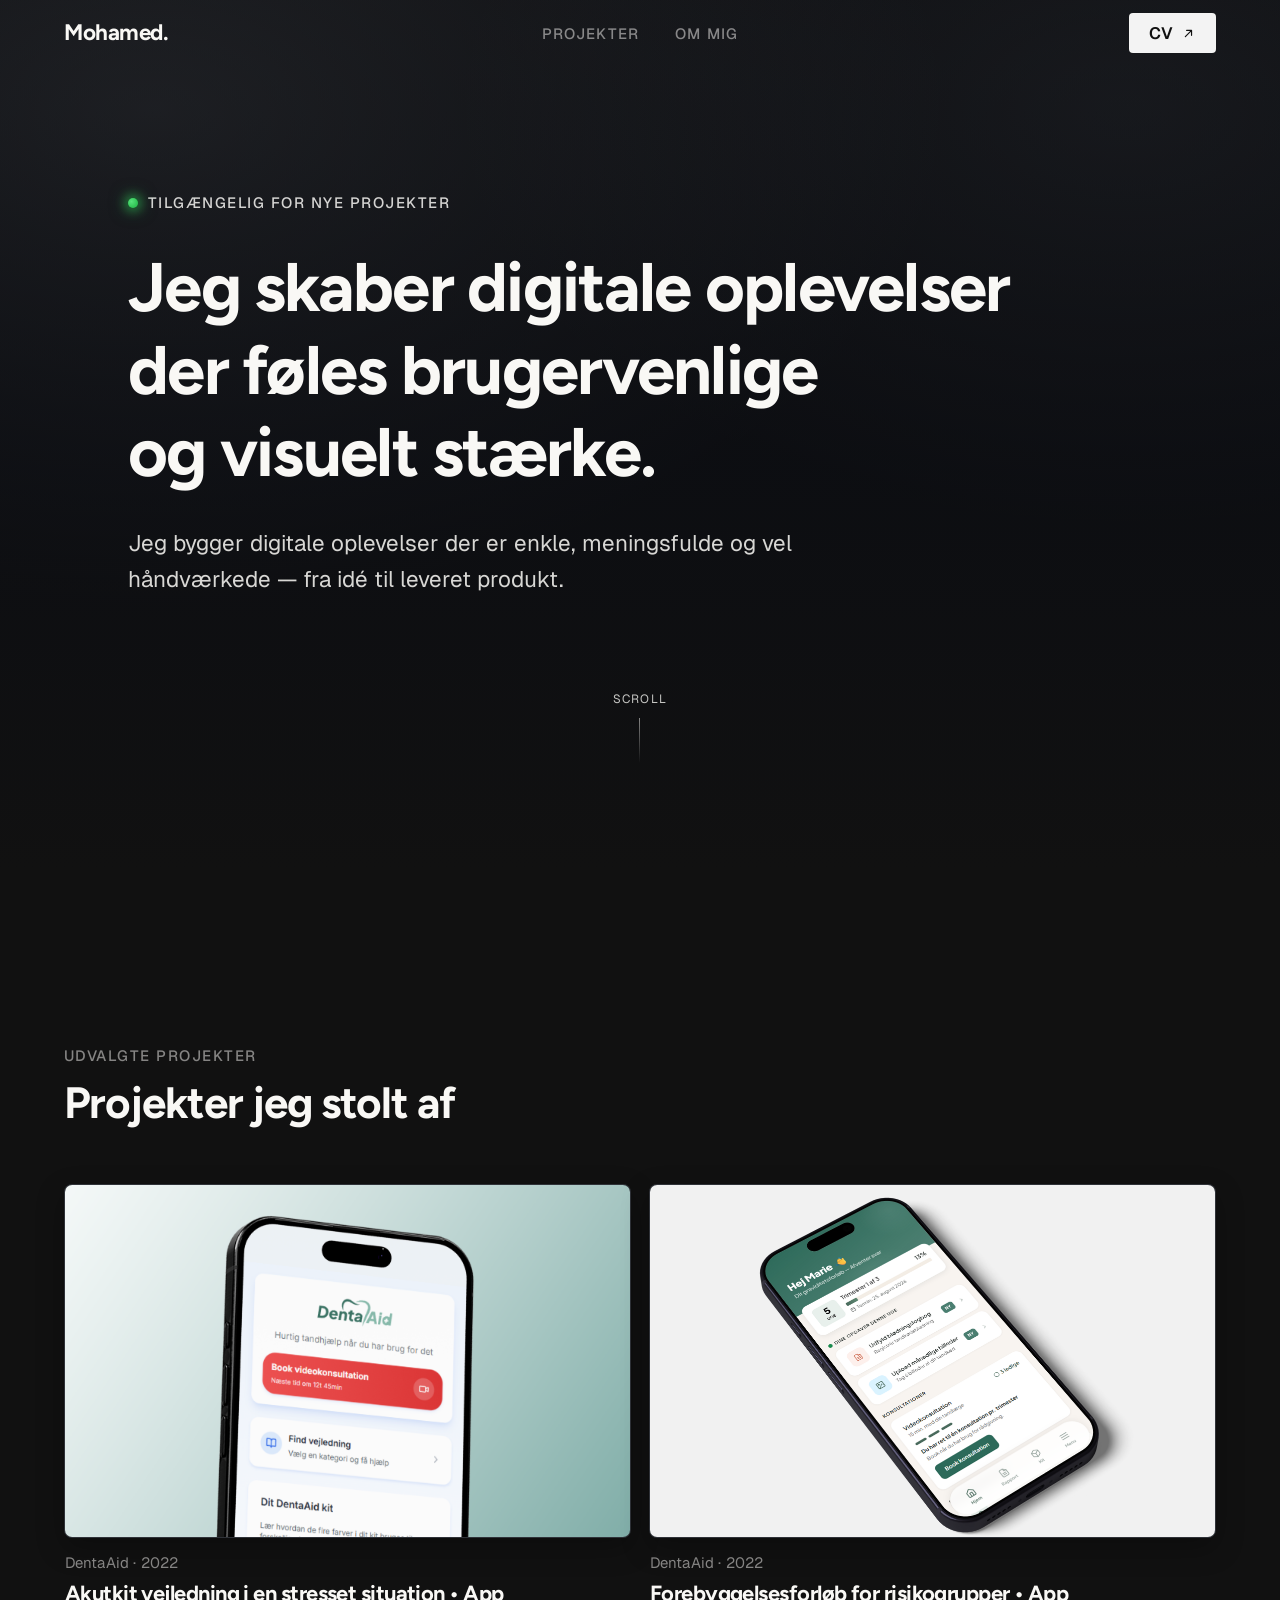
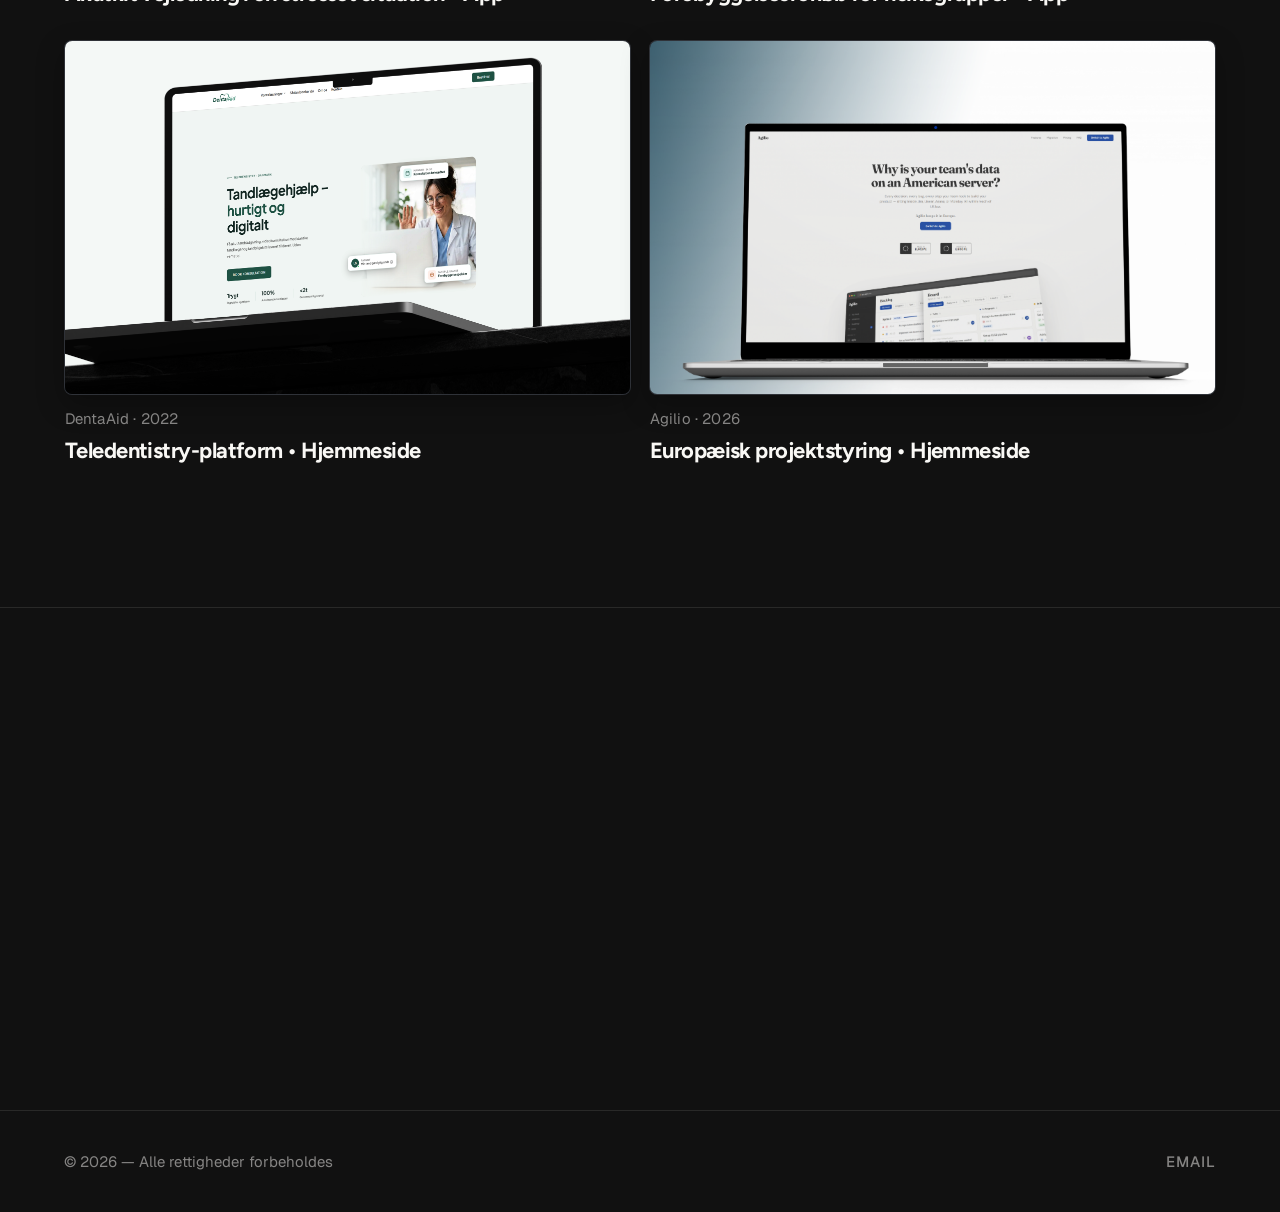
==== commit 8c77e0f0: "Improve iOS hero media and project navigation UI" ====
--- a/index.html
+++ b/index.html
@@ -26,7 +26,10 @@
       <li><a href="#about">Om mig</a></li>
     </ul>
     <a href="https://drive.google.com/file/d/14ZFE_MdlHSb7Ue_997Qviz3mIBHf8Syc/view?usp=sharing" class="nav-cta" aria-label="Resume">
-      CV <span aria-hidden="true">↗</span>
+      CV
+      <svg class="nav-cta-icon" aria-hidden="true" viewBox="0 0 24 24" focusable="false">
+        <path d="M7 17 17 7M9 7h8v8" />
+      </svg>
     </a>
   </nav>
 
@@ -37,7 +40,7 @@
     ================== -->
     <section class="hero" aria-labelledby="hero-heading">
       <div class="hero-media" aria-hidden="true">
-        <video class="hero-video" autoplay muted loop playsinline preload="metadata">
+        <video class="hero-video" autoplay muted loop playsinline webkit-playsinline preload="metadata" aria-hidden="true">
           <source src="assets/images/colorflow-animation.mp4" type="video/mp4" />
         </video>
       </div>
@@ -241,6 +244,31 @@
     window.addEventListener('resize', syncHomeNavState, { passive: true });
     window.addEventListener('load', syncHomeNavState);
 
+    // iOS Safari can block autoplay in some states (e.g. low power mode).
+    // This keeps trying muted playback and retries on first user interaction.
+    const heroVideo = document.querySelector('.hero-video');
+    const tryPlayHeroVideo = () => {
+      if (!heroVideo) return;
+      heroVideo.defaultMuted = true;
+      heroVideo.muted = true;
+      const playPromise = heroVideo.play();
+      if (playPromise && typeof playPromise.catch === 'function') {
+        playPromise.catch(() => {});
+      }
+    };
+
+    if (heroVideo) {
+      tryPlayHeroVideo();
+      window.addEventListener('load', tryPlayHeroVideo);
+      window.addEventListener('pageshow', tryPlayHeroVideo);
+      document.addEventListener('visibilitychange', () => {
+        if (!document.hidden) {
+          tryPlayHeroVideo();
+        }
+      });
+      document.addEventListener('touchstart', tryPlayHeroVideo, { passive: true, once: true });
+    }
+
     // Staggered reveal via IntersectionObserver
     // Animations only run if prefers-reduced-motion: no-preference (handled in CSS)
     const reveals = document.querySelectorAll('.reveal');
--- a/assets/css/index.css
+++ b/assets/css/index.css
@@ -36,6 +36,7 @@
 html {
   font-size: clamp(14px, 12px + 0.5vw, 18px);
   scroll-behavior: smooth;
+  -webkit-text-size-adjust: 100%;
 }
 
 *, *::before, *::after {
@@ -183,6 +184,8 @@
   color: #111;
   font-size: 0.92rem;
   font-weight: 600;
+  line-height: 1;
+  white-space: nowrap;
   text-decoration: none;
   transition: background-color 0.2s ease, border-color 0.2s ease, transform 0.15s ease;
 }
@@ -196,6 +199,17 @@
 }
 .nav-cta:active {
   transform: translateY(1px);
+}
+
+.nav-cta-icon {
+  width: 0.9em;
+  height: 0.9em;
+  stroke: currentColor;
+  stroke-width: 1.9;
+  fill: none;
+  stroke-linecap: round;
+  stroke-linejoin: round;
+  flex-shrink: 0;
 }
 
 /* ==================
@@ -248,6 +262,13 @@
   height: 100%;
   object-fit: cover;
   object-position: center;
+  pointer-events: none;
+}
+
+.hero-video::-webkit-media-controls,
+.hero-video::-webkit-media-controls-start-playback-button {
+  display: none !important;
+  -webkit-appearance: none;
 }
 
 .hero-scrim {
